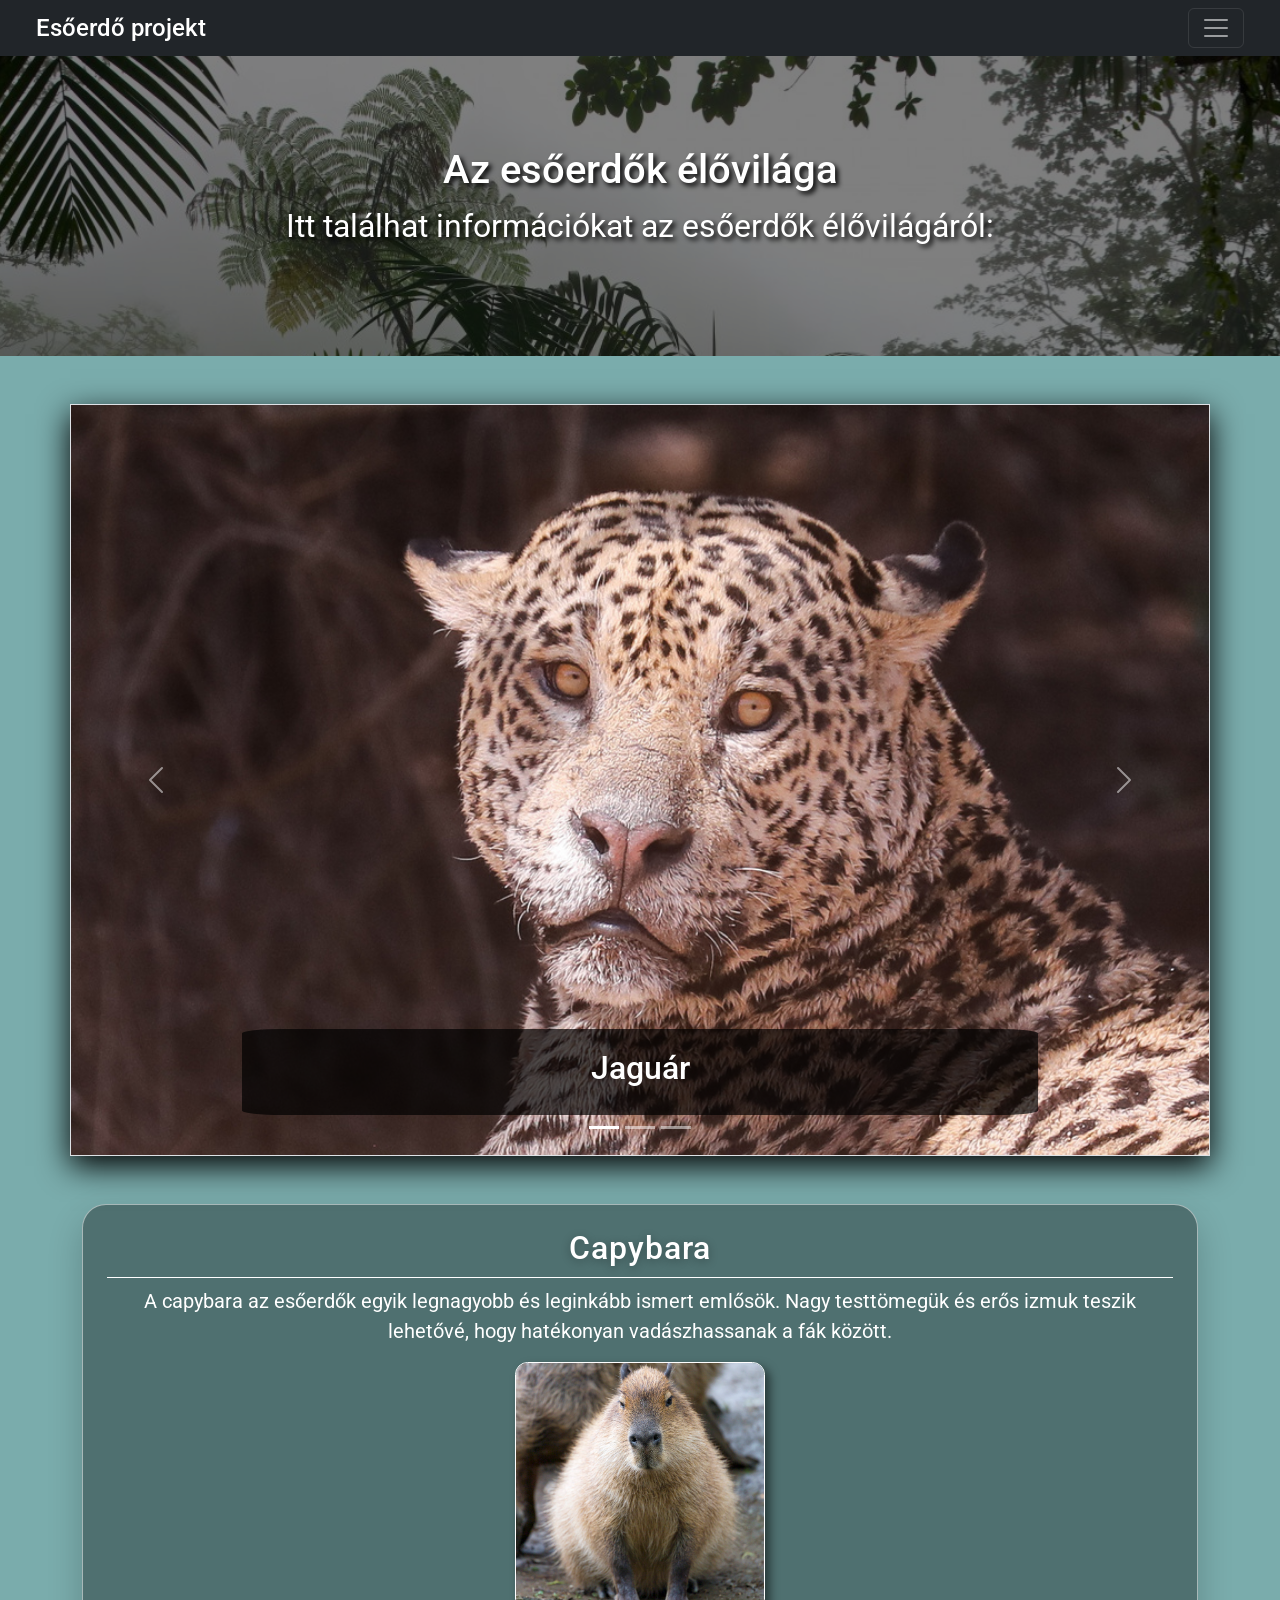
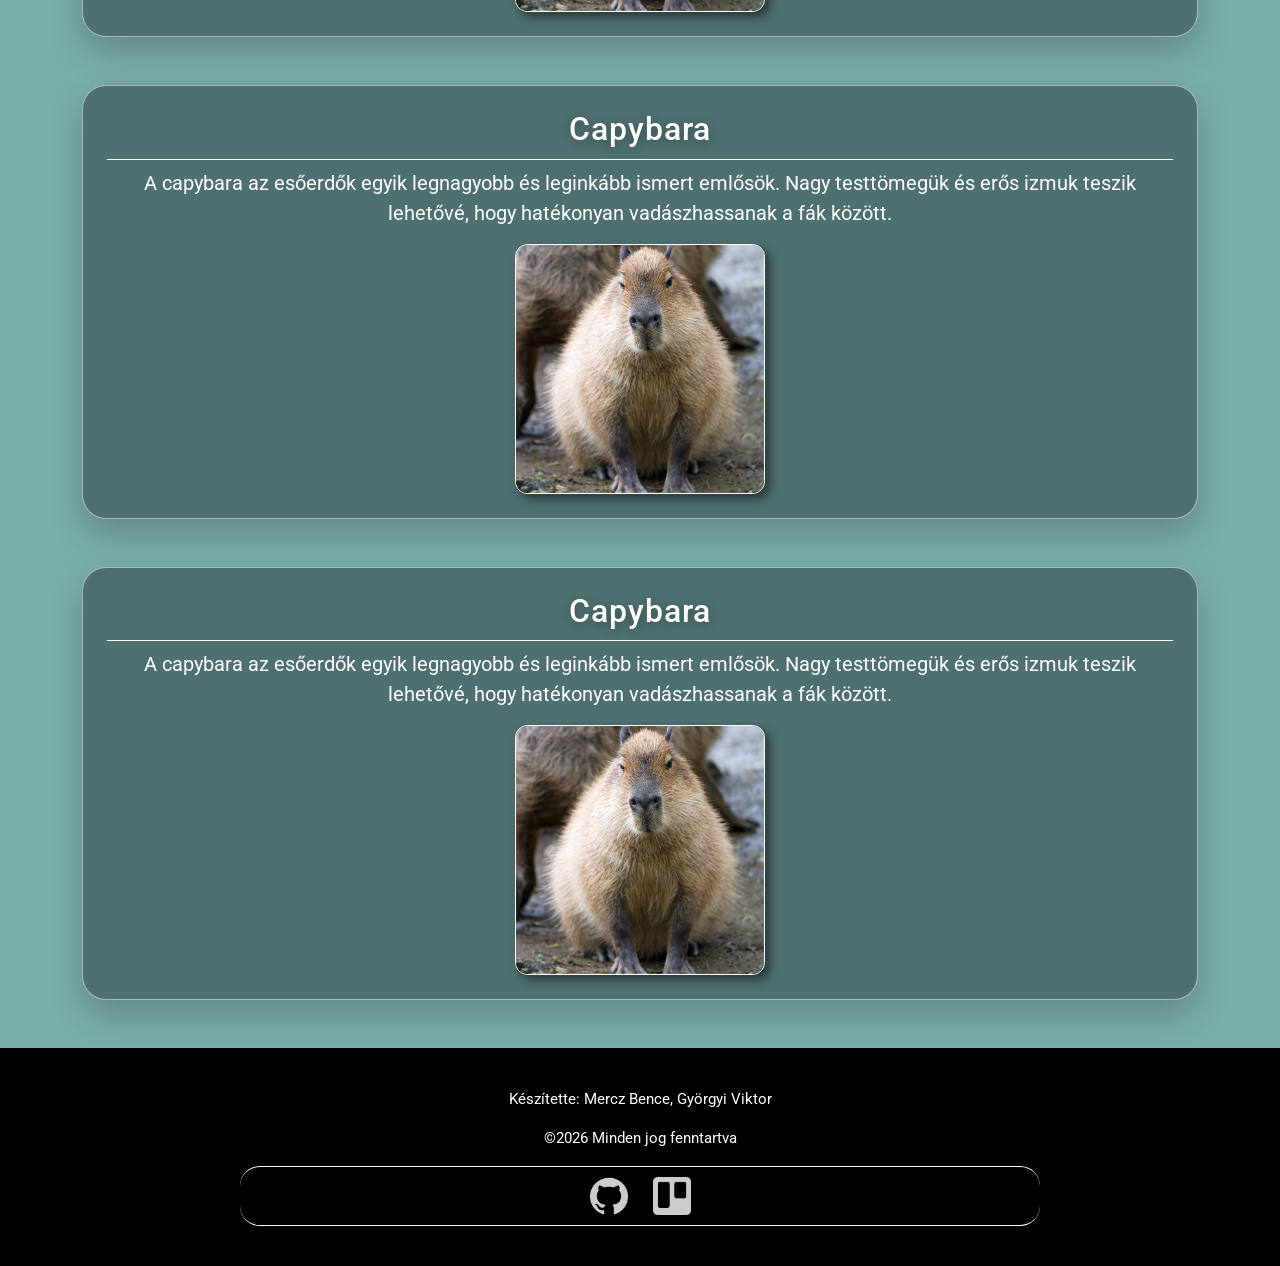
==== pages/elovilag.html @ 9d3b089a "elovilag base" ====
<!DOCTYPE html>
<html lang="hu">

<head>
    <meta charset="UTF-8">
    <meta name="viewport" content="width=device-width, initial-scale=1.0">
    <title>Esőerdő élővilág</title>
    <link href="https://cdn.jsdelivr.net/npm/bootstrap@5.3.3/dist/css/bootstrap.min.css" rel="stylesheet"
        integrity="sha384-QWTKZyjpPEjISv5WaRU9OFeRpok6YctnYmDr5pNlyT2bRjXh0JMhjY6hW+ALEwIH" crossorigin="anonymous">
    <link rel="stylesheet" href="/css/style.css">
    <link rel="stylesheet" href="/css/elovilag.css">

</head>

<body>
    <header>
        <nav class="navbar bg-dark navbar-dark px-4" data-bs-theme="dark">
            <div class="container-fluid">
                <span class="navbar-brand mb-0 h1 navbarFontSize">Esőerdő projekt</span>

                <button class="navbar-toggler" type="button" data-bs-toggle="offcanvas"
                    data-bs-target="#navbarOffcanvas" aria-controls="navbarOffcanvas" aria-expanded="false"
                    aria-label="Toggle navigation">
                    <span class="navbar-toggler-icon"></span>
                </button>

                <div class="offcanvas offcanvas-end text-bg-dark" tabindex="-1" id="navbarOffcanvas"
                    aria-labelledby="navbarOffcanvasLabel">
                    <div class="offcanvas-header">
                        <h5 class="offcanvas-title" id="navbarOffcanvasLabel">Menü</h5>
                        <button type="button" class="btn-close btn-close-white" data-bs-dismiss="offcanvas"
                            aria-label="Close"></button>
                    </div>
                    <div class="offcanvas-body">
                        <ul class="navbar-nav">
                            <li class="nav-item">
                                <a class="nav-link nav-flex d-flex active justify-content-between align-items-center text-white"
                                    href="../index.html">
                                    <span>Főoldal</span>
                                    <img width="30" height="30" src="../img/map.png" alt="Főoldal">
                                </a>
                            </li>
                            <li class="nav-item">
                                <a class="nav-link nav-flex d-flex justify-content-between align-items-center text-white"
                                    href="./elovilag.html">
                                    <span>Élővilág</span>
                                    <img width="30" height="30" src="../img/panda.png" alt="Élővilág">
                                </a>
                            </li>
                            <li class="nav-item">
                                <a class="nav-link nav-flex d-flex justify-content-between align-items-center text-white"
                                    href="./kviz.html">
                                    <span>Kvíz</span>
                                    <img width="30" height="30" src="../img/brain.png" alt="Kvíz">
                                </a>
                            </li>
                            <li class="nav-item">
                                <a class="nav-link nav-flex d-flex justify-content-between align-items-center text-white"
                                    href="./tippek.html">
                                    <span>Tippek</span>
                                    <img width="30" height="30" src="../img/tips.png" alt="Tippek">
                                </a>
                            </li>
                            <li class="nav-item">
                                <a class="nav-link nav-flex d-flex justify-content-between align-items-center text-white"
                                    href="./terkep.html">
                                    <span>Térkép</span>
                                    <img width="30" height="30" src="../img/map.png" alt="Térkép">
                                </a>
                            </li>
                        </ul>
                    </div>
                </div>
            </div>
        </nav>
        <div class="hero">
            <div class="layer p-3">
                <h1>Az esőerdők élővilága</h1>
                <p>Itt találhat információkat az esőerdők élővilágáról:</p>
            </div>
        </div>
    </header>

    <main>
        <section class="container animalSlider my-5 border p-0">
            <div id="carouselExampleCaptions" class="carousel slide">
                <div class="carousel-indicators">
                    <button type="button" data-bs-target="#carouselExampleCaptions" data-bs-slide-to="0" class="active"
                        aria-current="true" aria-label="Slide 1"></button>
                    <button type="button" data-bs-target="#carouselExampleCaptions" data-bs-slide-to="1"
                        aria-label="Slide 2"></button>
                    <button type="button" data-bs-target="#carouselExampleCaptions" data-bs-slide-to="2"
                        aria-label="Slide 3"></button>
                </div>
                <div class="carousel-inner">
                    <div class="carousel-item active">
                        <img src="/img/jaguar.jpg" class="d-block w-100 animalImg" alt="...">
                        <div class="carousel-caption d-none d-md-block">
                            <h5>Jaguár</h5>
                        </div>
                    </div>
                    <div class="carousel-item">
                        <img src="/img/capybarnia.jpg" class="d-block w-100 animalImg" alt="...">
                        <div class="carousel-caption d-none d-md-block">
                            <h5>Capybara</h5>
                        </div>
                    </div>
                    <div class="carousel-item">
                        <img src="/img/mountaingorilla.jpg" class="d-block w-100 animalImg" alt="...">
                        <div class="carousel-caption d-none d-md-block">
                            <h5>Mountain Gorilla</h5>
                        </div>
                    </div>
                </div>
                <button class="carousel-control-prev" type="button" data-bs-target="#carouselExampleCaptions"
                    data-bs-slide="prev">
                    <span class="carousel-control-prev-icon" aria-hidden="true"></span>
                    <span class="visually-hidden">Previous</span>
                </button>
                <button class="carousel-control-next" type="button" data-bs-target="#carouselExampleCaptions"
                    data-bs-slide="next">
                    <span class="carousel-control-next-icon" aria-hidden="true"></span>
                    <span class="visually-hidden">Next</span>
                </button>
            </div>
        </section>
        <section class="container">
            <div>
                <div class="animalContainer p-4 my-5 text-center welcome-box">
                    <h2>Capybara</h2>
                    <p>A capybara az esőerdők egyik legnagyobb és leginkább ismert emlősök. Nagy testtömegük és erős
                        izmuk
                        teszik lehetővé, hogy hatékonyan vadászhassanak a fák között.</p>
                    <img src="../img/capybarnia.jpg" alt="Capybara" class="animalPictures">
                </div>
                <div class="animalContainer p-4 my-5 text-center welcome-box">
                    <h2>Capybara</h2>
                    <p>A capybara az esőerdők egyik legnagyobb és leginkább ismert emlősök. Nagy testtömegük és erős
                        izmuk
                        teszik lehetővé, hogy hatékonyan vadászhassanak a fák között.</p>
                    <img src="../img/capybarnia.jpg" alt="Capybara" class="animalPictures">
                </div>
                <div class="animalContainer p-4 my-5 text-center welcome-box">
                    <h2>Capybara</h2>
                    <p>A capybara az esőerdők egyik legnagyobb és leginkább ismert emlősök. Nagy testtömegük és erős
                        izmuk
                        teszik lehetővé, hogy hatékonyan vadászhassanak a fák között.</p>
                    <img src="../img/capybarnia.jpg" alt="Capybara" class="animalPictures">
                </div>
            </div>
        </section>
    </main>

    <footer class="footer">
        <div class="footer-content">
            <p>Készítette: Mercz Bence, Györgyi Viktor</p>
            <p>&copy;2026 Minden jog fenntartva</p>
            <div class="footer-links">
                <a href="https://github.com/GyorgyiViktor/Esoerdo-Projekt" target="_blank">
                    <img width="38px" src="/img/github icon.png" alt="Github link" class="footer-icons">
                </a>
                <a href="https://trello.com/b/OXYyqz7w/esoerdo-projekt" target="_blank">
                    <img width="38px" src="/img/trello icon.png" alt="Github link" class="footer-icons">
                </a>
            </div>
        </div>

        <script src="https://cdn.jsdelivr.net/npm/bootstrap@5.3.3/dist/js/bootstrap.bundle.min.js"
            integrity="sha384-YvpcrYf0tY3lHB60NNkmXc5s9fDVZLESaAA55NDzOxhy9GkcIdslK1eN7N6jIeHz"
            crossorigin="anonymous"></script>
    </footer>
</body>

</html>
---- css/style.css ----
@import url('https://fonts.googleapis.com/css2?family=Roboto:ital,wght@0,100..900;1,100..900&display=swap');

html,
body {
  width: 100%;
  max-width: 100%;
  overflow-x: hidden;
  scrollbar-gutter: auto !important;
}

body {
  font-family: "Roboto", sans-serif;
  font-size: 20px;
  line-height: 1.5;
  font-weight: 400;
  background-color: rgb(122, 172, 172);
}

.navbarFontSize {
  font-size: larger;
}

nav {
  background-color: black;
}

.hero {
  background-image: url(../img/rainforestHero.jpg);
  background-position: center center;
  background-size: cover;
  background-attachment: fixed;
  background-repeat: no-repeat;
  width: 100%;
  height: 300px;
  overflow: hidden;
}

.nav-flex {
  display: flex;
  justify-content: space-between;
  align-items: center;
  padding: 10px 15px;
  width: 100%;
  box-sizing: border-box;
}

.navbar-nav .nav-item {
  border: 3px #ffffff solid;
  border-radius: 15px;
  margin-bottom: 8px;
  display: flex;
}

.layer {
  background-color: rgba(0, 0, 0, 0.5);
  text-shadow: 3px 3px 5px rgba(0, 0, 0, 1);
  color: #ffffff;
  width: 100%;
  height: 100%;
  display: flex;
  flex-direction: column;
  justify-content: center;
  align-items: center;
  font-size: xx-large;
  text-align: center;
}

.footer {
  background-color: rgb(0, 0, 0);
  color: #ffffff;
  padding: 40px 20px;
  text-align: center;
  margin-top: auto;
}

.footer-content {
  max-width: 800px;
  margin: 0 auto;
}

.footer p {
  font-size: 0.95rem;
}

.footer-links {
  margin-top: 15px;
  padding-top: 10px;
  padding-bottom: 10px;
  border-radius: 20px;
  border-top: #ffffff 1px solid;
  border-bottom: #ffffff 1px solid;
}

.footer-links a {
  display: inline-block;
  text-decoration: none;
  margin: 0 10px;
  opacity: 0.8;
  transition: transform 0.2s ease-in-out, opacity 0.2s ease-in-out;
}

.footer-links a:hover {
  opacity: 1;
  transform: scale(1.1);
}

.footer-links a:active {
  transform: scale(0.95);
}

.footer-links a img {
  pointer-events: none;
}

main {
  color: #ffffff;
}

.introduction {
  background-color: rgba(0, 0, 0, 0.4);
  border-radius: 15px;
  padding: 10px;
}

.features-section .col a {
  width: 100%;
}

.feature-card {
  background: rgba(0, 0, 0, 0.35) !important;
  backdrop-filter: blur(12px);
  -webkit-backdrop-filter: blur(12px);
  border: 1px solid rgba(255, 255, 255, 0.3) !important;
  border-radius: 20px !important;
  transition: transform 0.3s cubic-bezier(0.25, 1, 0.5, 1), box-shadow 0.3s ease, background-color 0.3s ease !important;
  box-shadow: 0 10px 30px rgba(0, 0, 0, 0.15);
}

.card-icon {
  transition: transform 0.3s ease;
}


.card-icon img {
  width: 100px;
}

.col:hover .feature-card {
  transform: translateY(-8px);
  background-color: rgba(12, 12, 12, 0.75) !important;
  box-shadow: 0 20px 40px rgba(0, 0, 0, 0.35);
  border-color: rgba(255, 255, 255, 0.5) !important;
  color: rgb(255, 255, 255);
}

.col:hover .card-icon {
  transform: scale(1.3) rotate(5deg);
}

.btn-outline-light {
  background-color: rgba(255, 255, 255, 0.2);
  color: #ffffff;
}

.col:hover .btn-outline-light {
  background-color: #2aff71 !important;
  color: #000 !important;
  box-shadow: 0 5px 15px rgba(255, 255, 255, 0.3);
}

.welcome-box {
  background: rgba(0, 0, 0, 0.35) !important;
  border: 1px solid rgba(255, 255, 255, 0.5) !important;
  border-radius: 24px !important;
  box-shadow: 0 15px 35px rgba(0, 0, 0, 0.2);
  position: relative;
  overflow: hidden;
}

.welcome-box h2{
  letter-spacing: 1px;
  text-shadow: 0 2px 10px rgba(0, 0, 0, 0.3);
}

.welcome-icon {
  animation: float 4s ease-in-out infinite;
}

@keyframes float {
  0% {
    transform: translateY(0px);
  }

  50% {
    transform: translateY(-6px);
  }

  100% {
    transform: translateY(0px);
  }
}
---- css/elovilag.css ----
.animalImg {
    width: 750px;
    height: 750px;
    background-position: center center;
    object-fit: cover;
    background-attachment: fixed;
    background-repeat: no-repeat;
}

.animalSlider{
  box-shadow: 0 10px 30px rgb(0, 0, 0);
}

.carousel-caption{
    background-color: rgba(0, 0, 0, 0.692);
    margin-bottom: 20px;
    border-radius: 5%;
}

.carousel-caption h5{
    font-size: xx-large;
}

.animalPictures {
    width: 250px;
    height: 250px;
    border: 1px #ffffff solid;
    border-radius: 5%;
    box-shadow: 5px 5px 10px rgba(0, 0, 0, 0.5);
    object-fit: cover;
}

.animalContainer {
    padding: 3%;
}

.animalContainer h2 {
    border-bottom: 1px solid #ffffff;
    padding-bottom: 10px;
}
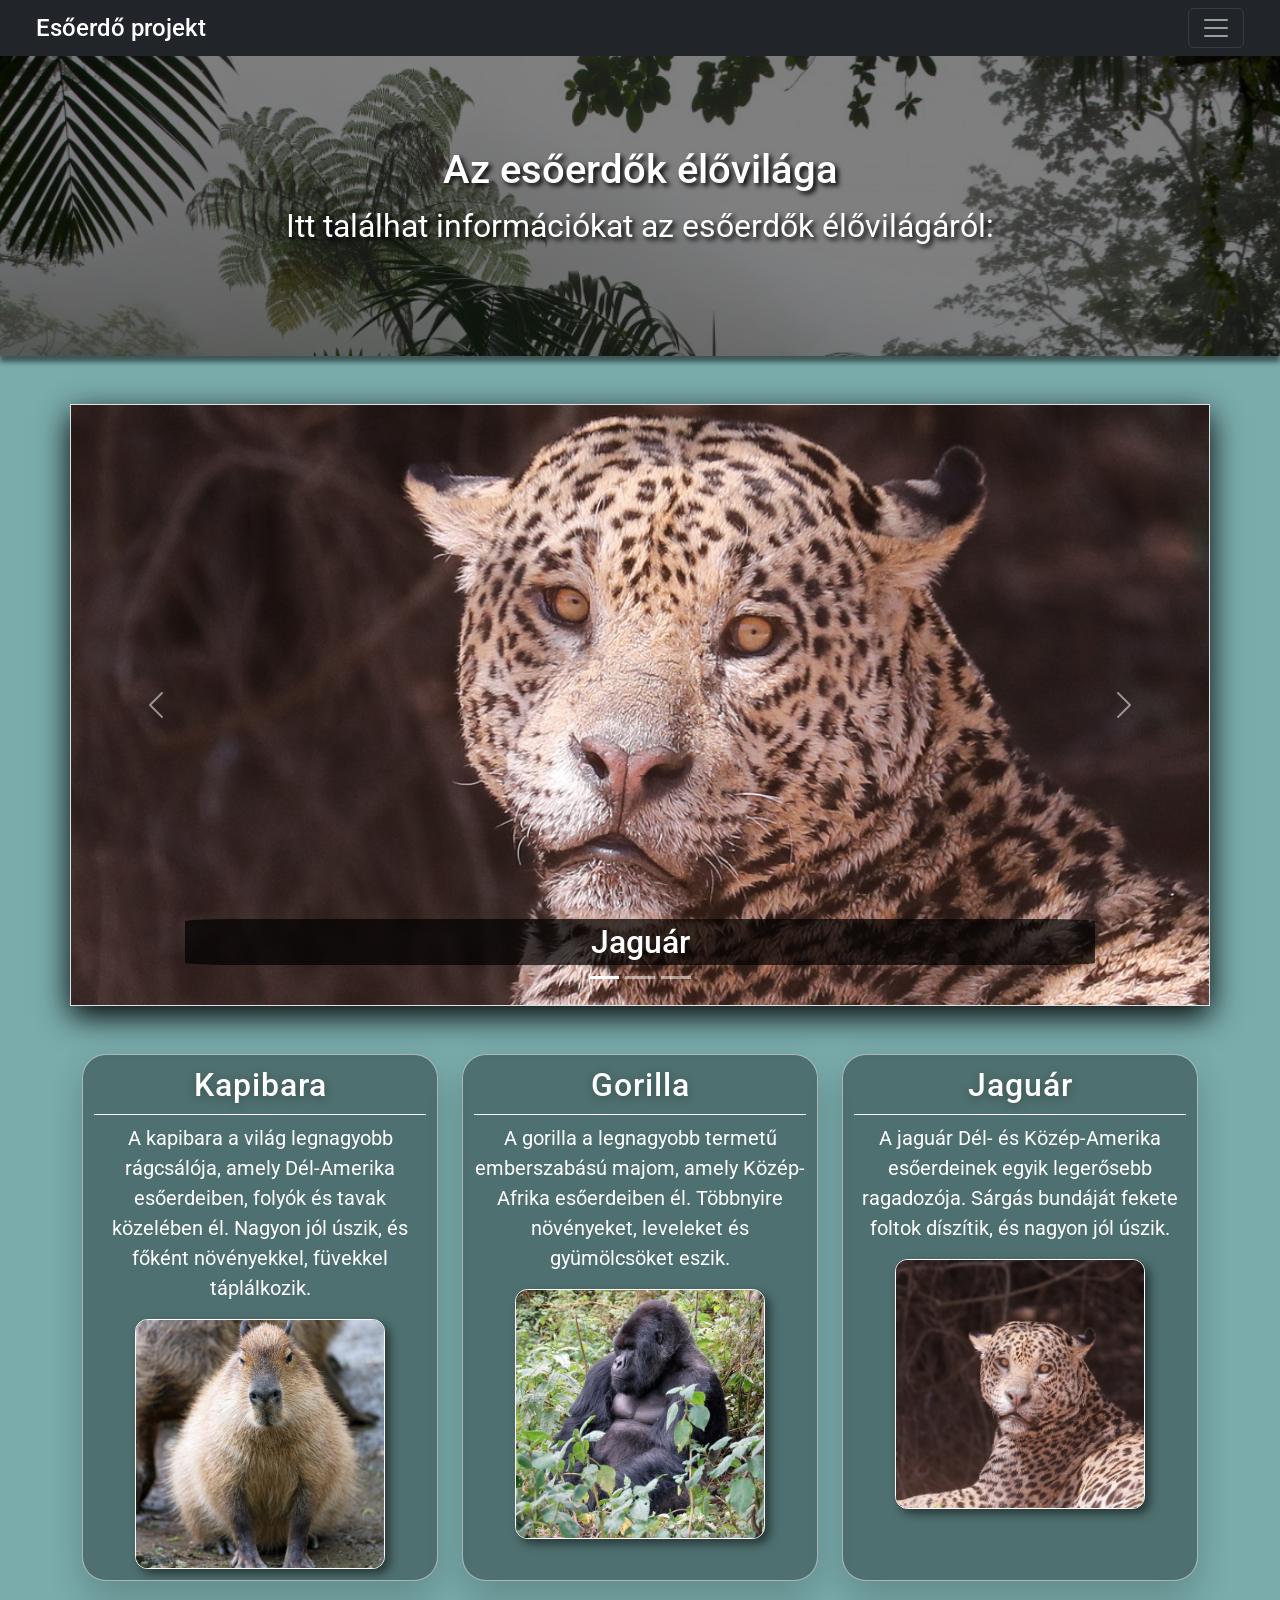
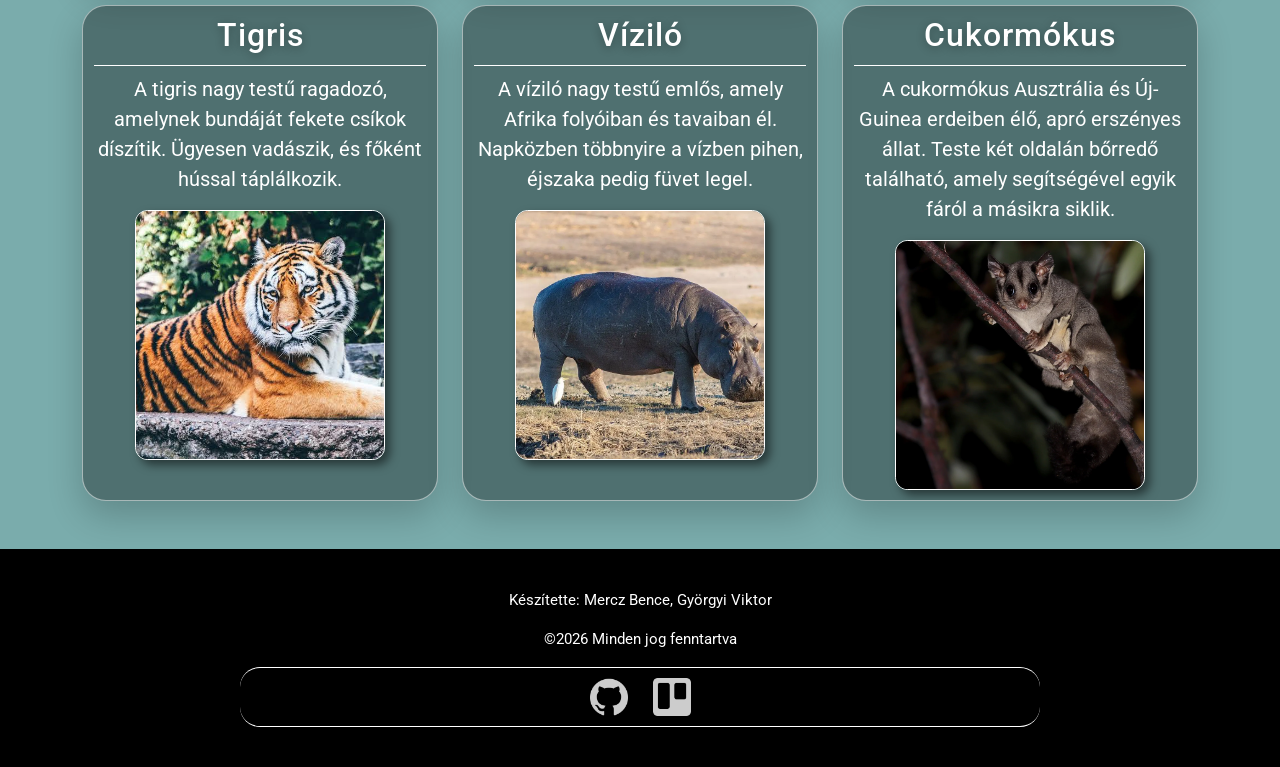
==== commit aa39c27b: "map, elovilag finish" ====
--- a/pages/elovilag.html
+++ b/pages/elovilag.html
@@ -14,7 +14,7 @@
 
 <body>
     <header>
-        <nav class="navbar bg-dark navbar-dark px-4" data-bs-theme="dark">
+        <nav class="navbar bg-dark navbar-dark px-3 px-md-4" data-bs-theme="dark">
             <div class="container-fluid">
                 <span class="navbar-brand mb-0 h1 navbarFontSize">Esőerdő projekt</span>
 
@@ -58,7 +58,7 @@
                                 <a class="nav-link nav-flex d-flex justify-content-between align-items-center text-white"
                                     href="./tippek.html">
                                     <span>Tippek</span>
-                                    <img width="30" height="30" src="../img/tips.png" alt="Tippek">
+                                    <img width="30" height="30" src="../img/question-mark.png" alt="Tippek">
                                 </a>
                             </li>
                             <li class="nav-item">
@@ -82,7 +82,7 @@
     </header>
 
     <main>
-        <section class="container animalSlider my-5 border p-0">
+        <section class="container-md animalSlider my-4 my-md-5 border p-0">
             <div id="carouselExampleCaptions" class="carousel slide">
                 <div class="carousel-indicators">
                     <button type="button" data-bs-target="#carouselExampleCaptions" data-bs-slide-to="0" class="active"
@@ -94,21 +94,21 @@
                 </div>
                 <div class="carousel-inner">
                     <div class="carousel-item active">
-                        <img src="/img/jaguar.jpg" class="d-block w-100 animalImg" alt="...">
-                        <div class="carousel-caption d-none d-md-block">
+                        <img src="/img/jaguar.jpg" class="d-block w-100 animalImg" alt="Jaguár">
+                        <div class="carousel-caption">
                             <h5>Jaguár</h5>
                         </div>
                     </div>
                     <div class="carousel-item">
-                        <img src="/img/capybarnia.jpg" class="d-block w-100 animalImg" alt="...">
-                        <div class="carousel-caption d-none d-md-block">
-                            <h5>Capybara</h5>
+                        <img src="/img/tiger.jpg" class="d-block w-100 animalImg" alt="Kapibara">
+                        <div class="carousel-caption">
+                            <h5>Tigris</h5>
                         </div>
                     </div>
                     <div class="carousel-item">
-                        <img src="/img/mountaingorilla.jpg" class="d-block w-100 animalImg" alt="...">
-                        <div class="carousel-caption d-none d-md-block">
-                            <h5>Mountain Gorilla</h5>
+                        <img src="/img/hippo.webp" class="d-block w-100 animalImg" alt="Gorilla">
+                        <div class="carousel-caption">
+                            <h5>Víziló</h5>
                         </div>
                     </div>
                 </div>
@@ -124,28 +124,56 @@
                 </button>
             </div>
         </section>
-        <section class="container">
-            <div>
-                <div class="animalContainer p-4 my-5 text-center welcome-box">
-                    <h2>Capybara</h2>
-                    <p>A capybara az esőerdők egyik legnagyobb és leginkább ismert emlősök. Nagy testtömegük és erős
-                        izmuk
-                        teszik lehetővé, hogy hatékonyan vadászhassanak a fák között.</p>
-                    <img src="../img/capybarnia.jpg" alt="Capybara" class="animalPictures">
-                </div>
-                <div class="animalContainer p-4 my-5 text-center welcome-box">
-                    <h2>Capybara</h2>
-                    <p>A capybara az esőerdők egyik legnagyobb és leginkább ismert emlősök. Nagy testtömegük és erős
-                        izmuk
-                        teszik lehetővé, hogy hatékonyan vadászhassanak a fák között.</p>
-                    <img src="../img/capybarnia.jpg" alt="Capybara" class="animalPictures">
-                </div>
-                <div class="animalContainer p-4 my-5 text-center welcome-box">
-                    <h2>Capybara</h2>
-                    <p>A capybara az esőerdők egyik legnagyobb és leginkább ismert emlősök. Nagy testtömegük és erős
-                        izmuk
-                        teszik lehetővé, hogy hatékonyan vadászhassanak a fák között.</p>
-                    <img src="../img/capybarnia.jpg" alt="Capybara" class="animalPictures">
+
+        <section class="container mb-4 mb-md-5">
+            <div class="row g-3 g-md-4">
+                <div class="col-12 col-md-6 col-lg-4">
+                    <div class="animalContainer text-center welcome-box">
+                        <h2>Kapibara</h2>
+                        <p>A kapibara a világ legnagyobb rágcsálója, amely Dél-Amerika esőerdeiben, folyók és tavak
+                            közelében él. Nagyon jól úszik, és főként növényekkel, füvekkel táplálkozik.</p>
+                        <img src="../img/capybarnia.jpg" alt="Kapibara" class="animalPictures img-fluid">
+                    </div>
+                </div>
+                <div class="col-12 col-md-6 col-lg-4">
+                    <div class="animalContainer text-center welcome-box">
+                        <h2>Gorilla</h2>
+                        <p>A gorilla a legnagyobb termetű emberszabású majom, amely Közép-Afrika esőerdeiben él.
+                            Többnyire növényeket, leveleket és gyümölcsöket eszik.</p>
+                        <img src="../img/mountaingorilla.jpg" alt="Gorilla" class="animalPictures img-fluid">
+                    </div>
+                </div>
+                <div class="col-12 col-md-6 offset-md-3 col-lg-4 offset-lg-0">
+                    <div class="animalContainer text-center welcome-box">
+                        <h2>Jaguár</h2>
+                        <p>A jaguár Dél- és Közép-Amerika esőerdeinek egyik legerősebb ragadozója. Sárgás bundáját
+                            fekete foltok díszítik, és nagyon jól úszik.</p>
+                        <img src="../img/jaguar.jpg" alt="Jaguár" class="animalPictures img-fluid">
+                    </div>
+                </div>
+                <div class="col-12 col-md-6 offset-md-3 col-lg-4 offset-lg-0">
+                    <div class="animalContainer text-center welcome-box">
+                        <h2>Tigris</h2>
+                        <p>A tigris nagy testű ragadozó, amelynek bundáját fekete csíkok díszítik. Ügyesen vadászik, és
+                            főként hússal táplálkozik.</p>
+                        <img src="../img/tiger.jpg" alt="Tigris" class="animalPictures img-fluid">
+                    </div>
+                </div>
+                <div class="col-12 col-md-6 offset-md-3 col-lg-4 offset-lg-0">
+                    <div class="animalContainer text-center welcome-box">
+                        <h2>Víziló</h2>
+                        <p>A víziló nagy testű emlős, amely Afrika folyóiban és tavaiban él. Napközben többnyire a
+                            vízben pihen, éjszaka pedig füvet legel.</p>
+                        <img src="../img/hippo.webp" alt="Tigris" class="animalPictures img-fluid">
+                    </div>
+                </div>
+                <div class="col-12 col-md-6 offset-md-3 col-lg-4 offset-lg-0">
+                    <div class="animalContainer text-center welcome-box">
+                        <h2>Cukormókus</h2>
+                        <p>A cukormókus Ausztrália és Új-Guinea erdeiben élő, apró erszényes állat. Teste két oldalán
+                            bőrredő található, amely segítségével egyik fáról a másikra siklik.</p>
+                        <img src="../img/sugarglider.webp" alt="Tigris" class="animalPictures img-fluid">
+                    </div>
                 </div>
             </div>
         </section>
@@ -160,7 +188,7 @@
                     <img width="38px" src="/img/github icon.png" alt="Github link" class="footer-icons">
                 </a>
                 <a href="https://trello.com/b/OXYyqz7w/esoerdo-projekt" target="_blank">
-                    <img width="38px" src="/img/trello icon.png" alt="Github link" class="footer-icons">
+                    <img width="38px" src="/img/trello icon.png" alt="Trello link" class="footer-icons">
                 </a>
             </div>
         </div>
--- a/css/style.css
+++ b/css/style.css
@@ -33,6 +33,7 @@
   width: 100%;
   height: 300px;
   overflow: hidden;
+  box-shadow: 0px 6px 5px rgba(0, 0, 0, 0.5);
 }
 
 .nav-flex {
--- a/css/elovilag.css
+++ b/css/elovilag.css
@@ -1,40 +1,53 @@
-.animalImg {
-    width: 750px;
-    height: 750px;
-    background-position: center center;
-    object-fit: cover;
-    background-attachment: fixed;
-    background-repeat: no-repeat;
+.animalSlider {
+    box-shadow: 0 10px 30px rgb(0, 0, 0);
+    overflow: hidden;    
 }
 
-.animalSlider{
-  box-shadow: 0 10px 30px rgb(0, 0, 0);
+.animalImg {
+    width: 100%;
+    height: clamp(240px, 55vw, 600px);
+    object-fit: cover;
+    object-position: center center;
 }
 
-.carousel-caption{
-    background-color: rgba(0, 0, 0, 0.692);
+.carousel-caption {
+    background-color: rgba(0, 0, 0, 0.7);
     margin-bottom: 20px;
     border-radius: 5%;
+    padding: 0.25rem 0.75rem;
+    left: 10%;
+    right: 10%;
 }
 
-.carousel-caption h5{
-    font-size: xx-large;
+.carousel-caption h5 {
+    font-size: clamp(1.1rem, 4vw, 2rem);
+    margin: 0;
+}
+
+.animalContainer {
+    padding: 3%;
+    height: 100%;
+}
+
+.animalContainer h2 {
+    border-bottom: 1px solid #ffffff;
+    padding-bottom: 10px;
+    font-size: clamp(1.4rem, 5vw, 2rem);
 }
 
 .animalPictures {
-    width: 250px;
-    height: 250px;
+    width: 100%;
+    max-width: 250px;
+    height: auto;
+    aspect-ratio: 1 / 1;
     border: 1px #ffffff solid;
     border-radius: 5%;
     box-shadow: 5px 5px 10px rgba(0, 0, 0, 0.5);
     object-fit: cover;
 }
 
-.animalContainer {
-    padding: 3%;
+@media (max-width: 575.98px) {
+    .animalContainer {
+        padding: 1rem;
+    }
 }
-
-.animalContainer h2 {
-    border-bottom: 1px solid #ffffff;
-    padding-bottom: 10px;
-}
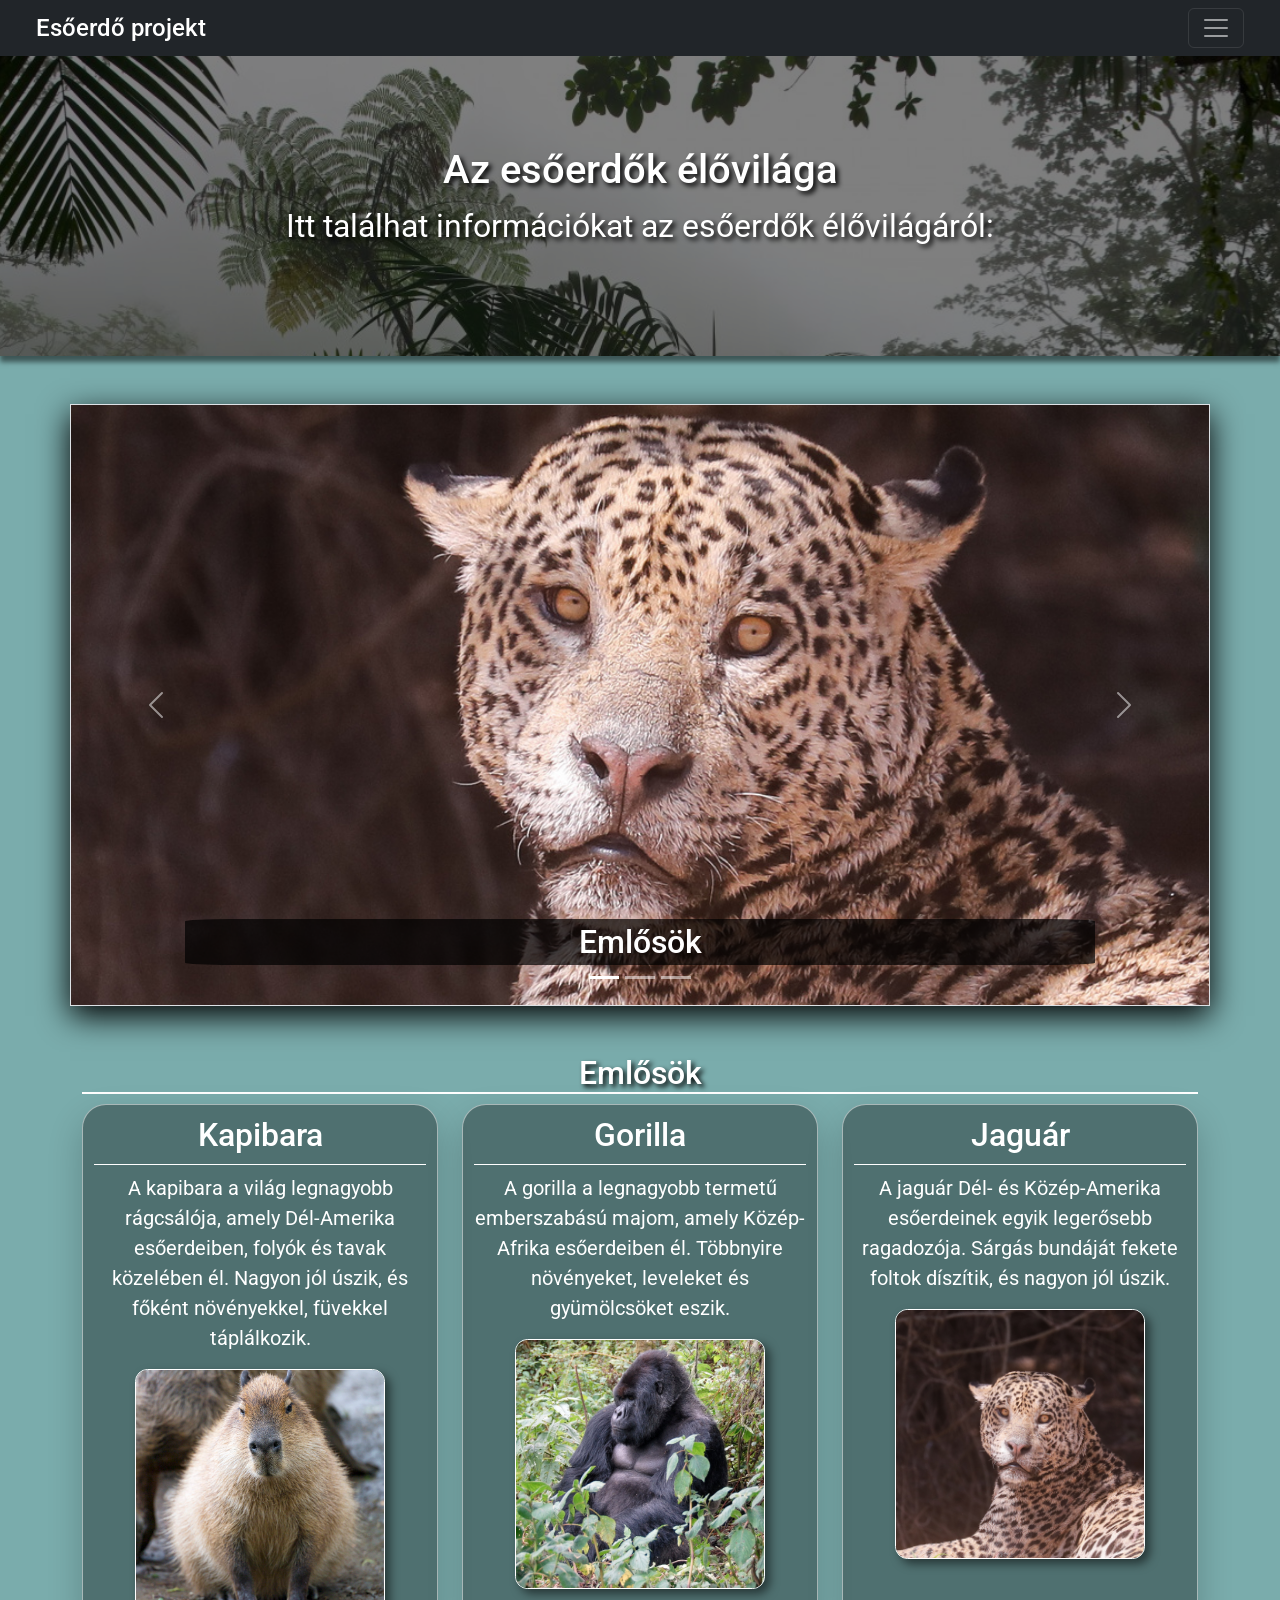
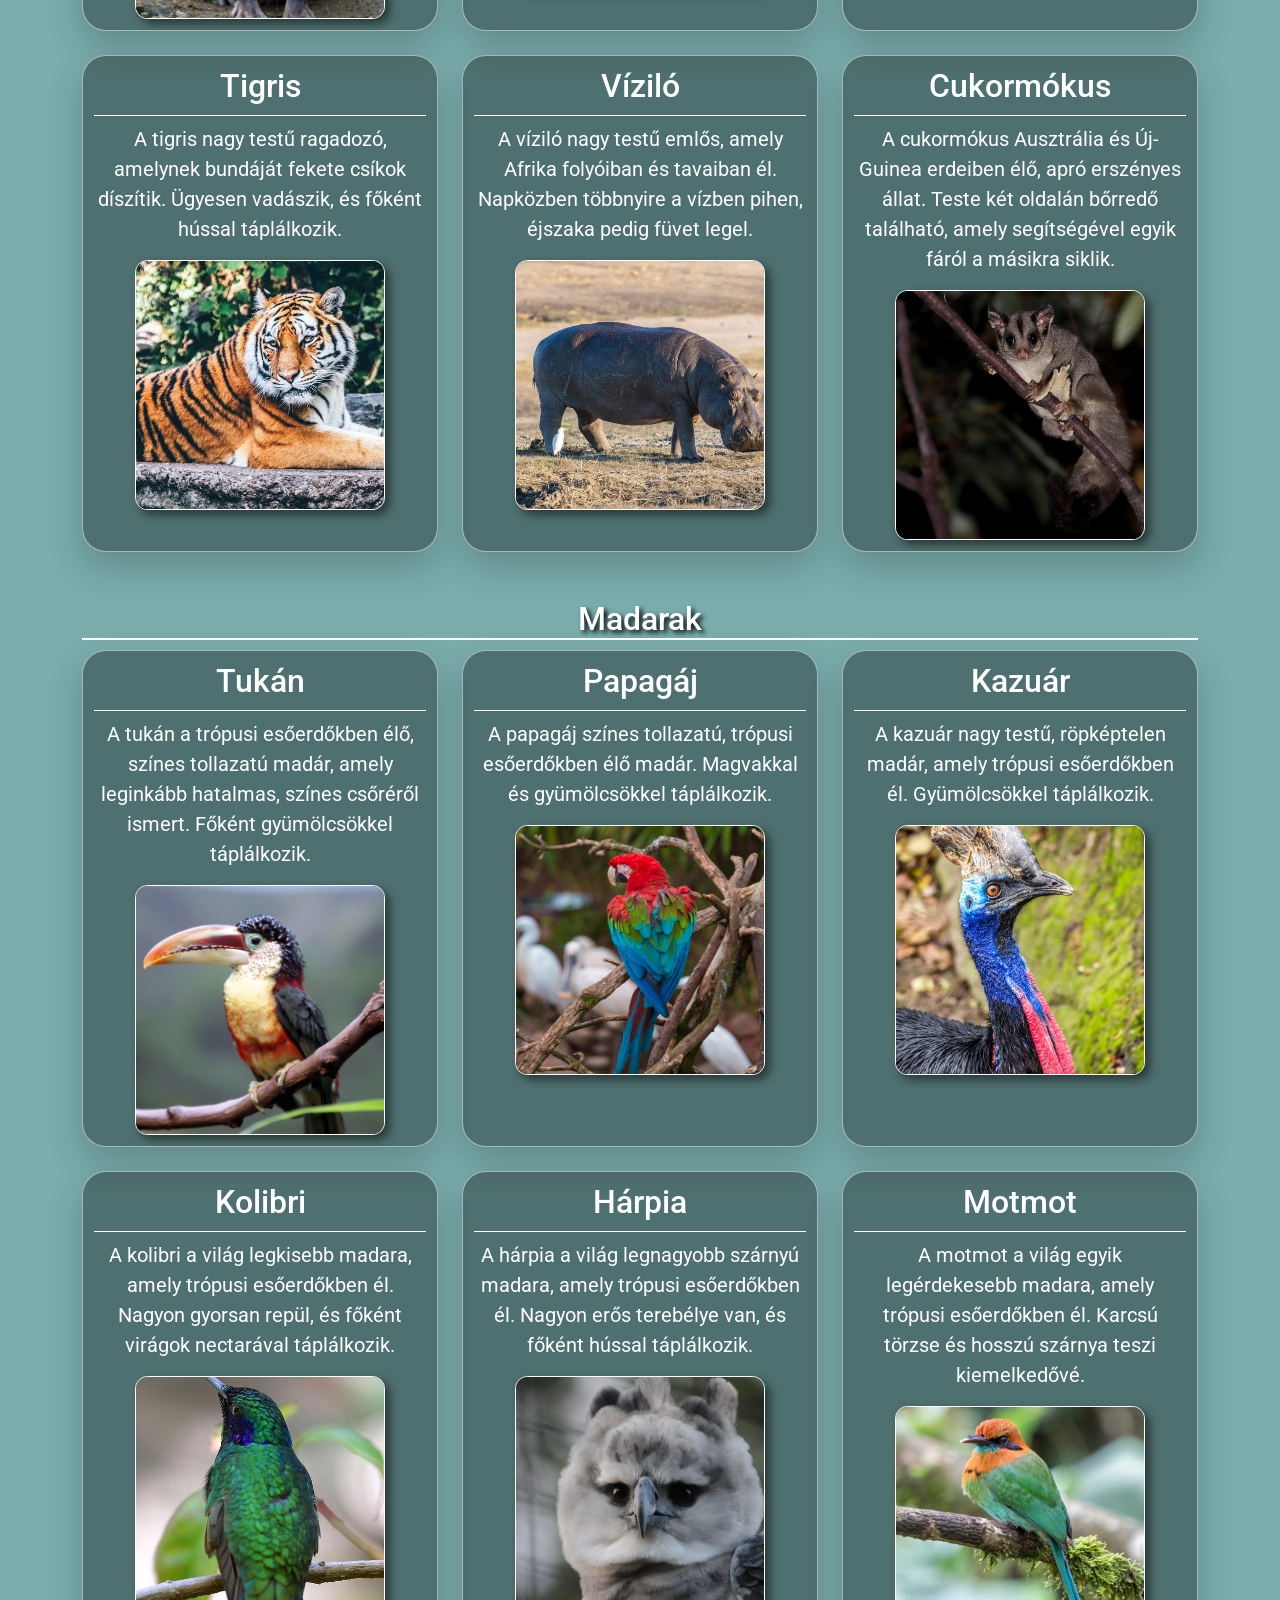
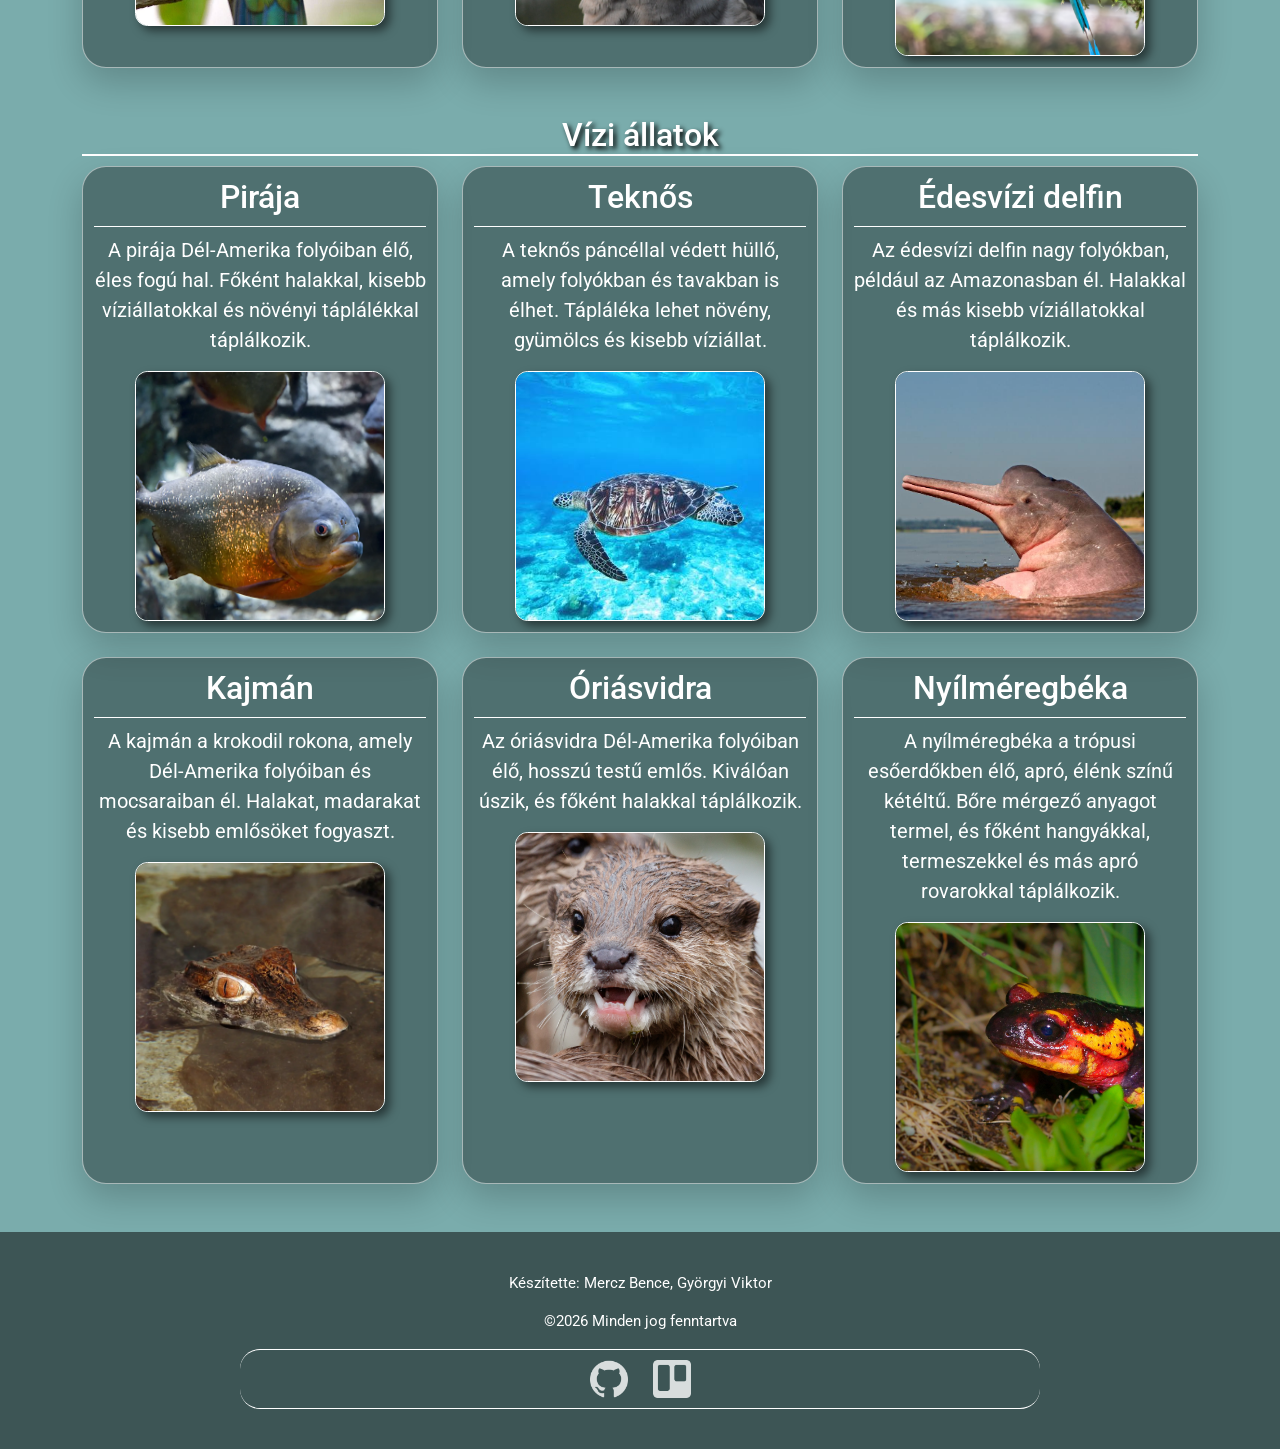
==== commit b555745f: "elovilag expanded" ====
--- a/pages/elovilag.html
+++ b/pages/elovilag.html
@@ -93,43 +93,44 @@
                         aria-label="Slide 3"></button>
                 </div>
                 <div class="carousel-inner">
-                    <div class="carousel-item active">
+                    <a class="carousel-item active" href="#emlosok">
                         <img src="/img/jaguar.jpg" class="d-block w-100 animalImg" alt="Jaguár">
                         <div class="carousel-caption">
-                            <h5>Jaguár</h5>
+                            <h5>Emlősök</h5>
                         </div>
-                    </div>
-                    <div class="carousel-item">
-                        <img src="/img/tiger.jpg" class="d-block w-100 animalImg" alt="Kapibara">
+                    </a>
+                    <a class="carousel-item" href="#madarak">
+                        <img src="/img/harpia.jpg" class="d-block w-100 animalImg" alt="Hárpia">
                         <div class="carousel-caption">
-                            <h5>Tigris</h5>
+                            <h5>Madarak</h5>
                         </div>
-                    </div>
-                    <div class="carousel-item">
-                        <img src="/img/hippo.webp" class="d-block w-100 animalImg" alt="Gorilla">
+                    </a>
+                    <a class="carousel-item" href="#viziallatok">
+                        <img src="/img/turtle.jpg" class="d-block w-100 animalImg" alt="Teknős">
                         <div class="carousel-caption">
-                            <h5>Víziló</h5>
+                            <h5>Vízi állatok</h5>
                         </div>
-                    </div>
+                    </a>
                 </div>
                 <button class="carousel-control-prev" type="button" data-bs-target="#carouselExampleCaptions"
                     data-bs-slide="prev">
                     <span class="carousel-control-prev-icon" aria-hidden="true"></span>
-                    <span class="visually-hidden">Previous</span>
+                    <span class="visually-hidden">Előző</span>
                 </button>
                 <button class="carousel-control-next" type="button" data-bs-target="#carouselExampleCaptions"
                     data-bs-slide="next">
                     <span class="carousel-control-next-icon" aria-hidden="true"></span>
-                    <span class="visually-hidden">Next</span>
+                    <span class="visually-hidden">Következő</span>
                 </button>
             </div>
         </section>
 
         <section class="container mb-4 mb-md-5">
+            <h2 class="text-center animalName" id="emlosok">Emlősök</h2>
             <div class="row g-3 g-md-4">
                 <div class="col-12 col-md-6 col-lg-4">
                     <div class="animalContainer text-center welcome-box">
-                        <h2>Kapibara</h2>
+                        <h3>Kapibara</h3>
                         <p>A kapibara a világ legnagyobb rágcsálója, amely Dél-Amerika esőerdeiben, folyók és tavak
                             közelében él. Nagyon jól úszik, és főként növényekkel, füvekkel táplálkozik.</p>
                         <img src="../img/capybarnia.jpg" alt="Kapibara" class="animalPictures img-fluid">
@@ -137,7 +138,7 @@
                 </div>
                 <div class="col-12 col-md-6 col-lg-4">
                     <div class="animalContainer text-center welcome-box">
-                        <h2>Gorilla</h2>
+                        <h3>Gorilla</h3>
                         <p>A gorilla a legnagyobb termetű emberszabású majom, amely Közép-Afrika esőerdeiben él.
                             Többnyire növényeket, leveleket és gyümölcsöket eszik.</p>
                         <img src="../img/mountaingorilla.jpg" alt="Gorilla" class="animalPictures img-fluid">
@@ -145,7 +146,7 @@
                 </div>
                 <div class="col-12 col-md-6 offset-md-3 col-lg-4 offset-lg-0">
                     <div class="animalContainer text-center welcome-box">
-                        <h2>Jaguár</h2>
+                        <h3>Jaguár</h3>
                         <p>A jaguár Dél- és Közép-Amerika esőerdeinek egyik legerősebb ragadozója. Sárgás bundáját
                             fekete foltok díszítik, és nagyon jól úszik.</p>
                         <img src="../img/jaguar.jpg" alt="Jaguár" class="animalPictures img-fluid">
@@ -153,7 +154,7 @@
                 </div>
                 <div class="col-12 col-md-6 offset-md-3 col-lg-4 offset-lg-0">
                     <div class="animalContainer text-center welcome-box">
-                        <h2>Tigris</h2>
+                        <h3>Tigris</h3>
                         <p>A tigris nagy testű ragadozó, amelynek bundáját fekete csíkok díszítik. Ügyesen vadászik, és
                             főként hússal táplálkozik.</p>
                         <img src="../img/tiger.jpg" alt="Tigris" class="animalPictures img-fluid">
@@ -161,18 +162,126 @@
                 </div>
                 <div class="col-12 col-md-6 offset-md-3 col-lg-4 offset-lg-0">
                     <div class="animalContainer text-center welcome-box">
-                        <h2>Víziló</h2>
+                        <h3>Víziló</h3>
                         <p>A víziló nagy testű emlős, amely Afrika folyóiban és tavaiban él. Napközben többnyire a
                             vízben pihen, éjszaka pedig füvet legel.</p>
-                        <img src="../img/hippo.webp" alt="Tigris" class="animalPictures img-fluid">
-                    </div>
-                </div>
-                <div class="col-12 col-md-6 offset-md-3 col-lg-4 offset-lg-0">
-                    <div class="animalContainer text-center welcome-box">
-                        <h2>Cukormókus</h2>
+                        <img src="../img/hippo.webp" alt="Víziló" class="animalPictures img-fluid">
+                    </div>
+                </div>
+                <div class="col-12 col-md-6 offset-md-3 col-lg-4 offset-lg-0">
+                    <div class="animalContainer text-center welcome-box">
+                        <h3>Cukormókus</h3>
                         <p>A cukormókus Ausztrália és Új-Guinea erdeiben élő, apró erszényes állat. Teste két oldalán
                             bőrredő található, amely segítségével egyik fáról a másikra siklik.</p>
-                        <img src="../img/sugarglider.webp" alt="Tigris" class="animalPictures img-fluid">
+                        <img src="../img/sugarglider.webp" alt="Cukormókus" class="animalPictures img-fluid">
+                    </div>
+                </div>
+            </div>
+        </section>
+
+        <section class="container mb-4 mb-md-5">
+            <h2 class="text-center animalName" id="madarak">Madarak</h2>
+            <div class="row g-3 g-md-4">
+                <div class="col-12 col-md-6 col-lg-4">
+                    <div class="animalContainer text-center welcome-box">
+                        <h3>Tukán</h3>
+                        <p>A tukán a trópusi esőerdőkben élő, színes tollazatú madár, amely leginkább hatalmas, színes
+                            csőréről ismert. Főként gyümölcsökkel táplálkozik.</p>
+                        <img src="../img/tucan.jpg" alt="Tukán" class="animalPictures img-fluid">
+                    </div>
+                </div>
+                <div class="col-12 col-md-6 col-lg-4">
+                    <div class="animalContainer text-center welcome-box">
+                        <h3>Papagáj</h3>
+                        <p>A papagáj színes tollazatú, trópusi esőerdőkben élő madár. Magvakkal és gyümölcsökkel
+                            táplálkozik.</p>
+                        <img src="../img/parrot.jpg" alt="Papagáj" class="animalPictures img-fluid">
+                    </div>
+                </div>
+                <div class="col-12 col-md-6 offset-md-3 col-lg-4 offset-lg-0">
+                    <div class="animalContainer text-center welcome-box">
+                        <h3>Kazuár</h3>
+                        <p>A kazuár nagy testű, röpképtelen madár, amely trópusi esőerdőkben él. Gyümölcsökkel
+                            táplálkozik. </p>
+                        <img src="../img/kazuar.jpg" alt="Kazuár" class="animalPictures img-fluid">
+                    </div>
+                </div>
+                <div class="col-12 col-md-6 offset-md-3 col-lg-4 offset-lg-0">
+                    <div class="animalContainer text-center welcome-box">
+                        <h3>Kolibri</h3>
+                        <p>A kolibri a világ legkisebb madara, amely trópusi esőerdőkben él. Nagyon gyorsan repül, és
+                            főként virágok nectarával táplálkozik.</p>
+                        <img src="../img/kolibri.jpg" alt="Kolibri" class="animalPictures img-fluid">
+                    </div>
+                </div>
+                <div class="col-12 col-md-6 offset-md-3 col-lg-4 offset-lg-0">
+                    <div class="animalContainer text-center welcome-box">
+                        <h3>Hárpia</h3>
+                        <p>A hárpia a világ legnagyobb szárnyú madara, amely trópusi esőerdőkben él. Nagyon erős
+                            terebélye van, és főként hússal táplálkozik.</p>
+                        <img src="../img/harpia.jpg" alt="Hárpia" class="animalPictures img-fluid">
+                    </div>
+                </div>
+                <div class="col-12 col-md-6 offset-md-3 col-lg-4 offset-lg-0">
+                    <div class="animalContainer text-center welcome-box">
+                        <h3>Motmot</h3>
+                        <p>A motmot a világ egyik legérdekesebb madara, amely trópusi esőerdőkben él. Karcsú törzse és
+                            hosszú szárnya teszi kiemelkedővé.</p>
+                        <img src="../img/motmot.jpg" alt="Motmot" class="animalPictures img-fluid">
+                    </div>
+                </div>
+            </div>
+        </section>
+
+        <section class="container mb-4 mb-md-5">
+            <h2 class="text-center animalName" id="viziallatok">Vízi állatok</h2>
+            <div class="row g-3 g-md-4">
+                <div class="col-12 col-md-6 col-lg-4">
+                    <div class="animalContainer text-center welcome-box">
+                        <h3>Pirája</h3>
+                        <p>A pirája Dél-Amerika folyóiban élő, éles fogú hal. Főként halakkal, kisebb víziállatokkal és
+                            növényi táplálékkal táplálkozik.</p>
+                        <img src="../img/piraja.webp" alt="Pirája" class="animalPictures img-fluid">
+                    </div>
+                </div>
+                <div class="col-12 col-md-6 col-lg-4">
+                    <div class="animalContainer text-center welcome-box">
+                        <h3>Teknős</h3>
+                        <p>A teknős páncéllal védett hüllő, amely folyókban és tavakban is élhet. Tápláléka lehet
+                            növény, gyümölcs és kisebb víziállat.</p>
+                        <img src="../img/turtle.jpg" alt="Teknős" class="animalPictures img-fluid">
+                    </div>
+                </div>
+                <div class="col-12 col-md-6 offset-md-3 col-lg-4 offset-lg-0">
+                    <div class="animalContainer text-center welcome-box">
+                        <h3>Édesvízi delfin</h3>
+                        <p>Az édesvízi delfin nagy folyókban, például az Amazonasban él. Halakkal és más kisebb
+                            víziállatokkal táplálkozik.</p>
+                        <img src="../img/delfin.jpg" alt="Édesvízi delfin" class="animalPictures img-fluid">
+                    </div>
+                </div>
+                <div class="col-12 col-md-6 offset-md-3 col-lg-4 offset-lg-0">
+                    <div class="animalContainer text-center welcome-box">
+                        <h3>Kajmán</h3>
+                        <p>A kajmán a krokodil rokona, amely Dél-Amerika folyóiban és mocsaraiban él. Halakat, madarakat
+                            és kisebb emlősöket fogyaszt.</p>
+                        <img src="../img/kajman.webp" alt="Kajmán" class="animalPictures img-fluid">
+                    </div>
+                </div>
+                <div class="col-12 col-md-6 offset-md-3 col-lg-4 offset-lg-0">
+                    <div class="animalContainer text-center welcome-box">
+                        <h3>Óriásvidra</h3>
+                        <p>Az óriásvidra Dél-Amerika folyóiban élő, hosszú testű emlős. Kiválóan úszik, és főként
+                            halakkal táplálkozik. </p>
+                        <img src="../img/vidra.jpg" alt="Óriásvidra" class="animalPictures img-fluid">
+                    </div>
+                </div>
+                <div class="col-12 col-md-6 offset-md-3 col-lg-4 offset-lg-0">
+                    <div class="animalContainer text-center welcome-box">
+                        <h3>Nyílméregbéka</h3>
+                        <p>A nyílméregbéka a trópusi esőerdőkben élő, apró, élénk színű kétéltű. Bőre mérgező anyagot
+                            termel, és főként hangyákkal, termeszekkel és más apró rovarokkal táplálkozik.</p>
+                        <img src="../img/beka.jpg" alt="Nyílméregbéka" class="animalPictures img-fluid">
                     </div>
                 </div>
             </div>
--- a/css/style.css
+++ b/css/style.css
@@ -36,6 +36,10 @@
   box-shadow: 0px 6px 5px rgba(0, 0, 0, 0.5);
 }
 
+.welcome-p {
+  max-width: 800px;
+}
+
 .nav-flex {
   display: flex;
   justify-content: space-between;
@@ -54,7 +58,6 @@
 
 .layer {
   background-color: rgba(0, 0, 0, 0.5);
-  text-shadow: 3px 3px 5px rgba(0, 0, 0, 1);
   color: #ffffff;
   width: 100%;
   height: 100%;
@@ -66,8 +69,19 @@
   text-align: center;
 }
 
+.layer,
+.animalName {
+  text-shadow: 3px 3px 5px rgba(0, 0, 0, 1);
+}
+
 .footer {
-  background-color: rgb(0, 0, 0);
+  background-image: url(../img/rainforestFooter.jpg);
+  background-size: cover;
+  background-position: top;
+  background-attachment: fixed;
+  background-repeat: no-repeat;
+  background-color: rgba(0, 0, 0, 0.5);
+  background-blend-mode: soft-light;
   color: #ffffff;
   padding: 40px 20px;
   text-align: center;
@@ -178,7 +192,7 @@
   overflow: hidden;
 }
 
-.welcome-box h2{
+.welcome-box h2 {
   letter-spacing: 1px;
   text-shadow: 0 2px 10px rgba(0, 0, 0, 0.3);
 }
--- a/css/elovilag.css
+++ b/css/elovilag.css
@@ -1,6 +1,6 @@
 .animalSlider {
     box-shadow: 0 10px 30px rgb(0, 0, 0);
-    overflow: hidden;    
+    overflow: hidden;
 }
 
 .animalImg {
@@ -29,7 +29,7 @@
     height: 100%;
 }
 
-.animalContainer h2 {
+.animalContainer h3 {
     border-bottom: 1px solid #ffffff;
     padding-bottom: 10px;
     font-size: clamp(1.4rem, 5vw, 2rem);
@@ -51,3 +51,8 @@
         padding: 1rem;
     }
 }
+
+.animalName {
+    border-bottom: 2px solid #ffffff;
+    margin-bottom: 10px;
+}
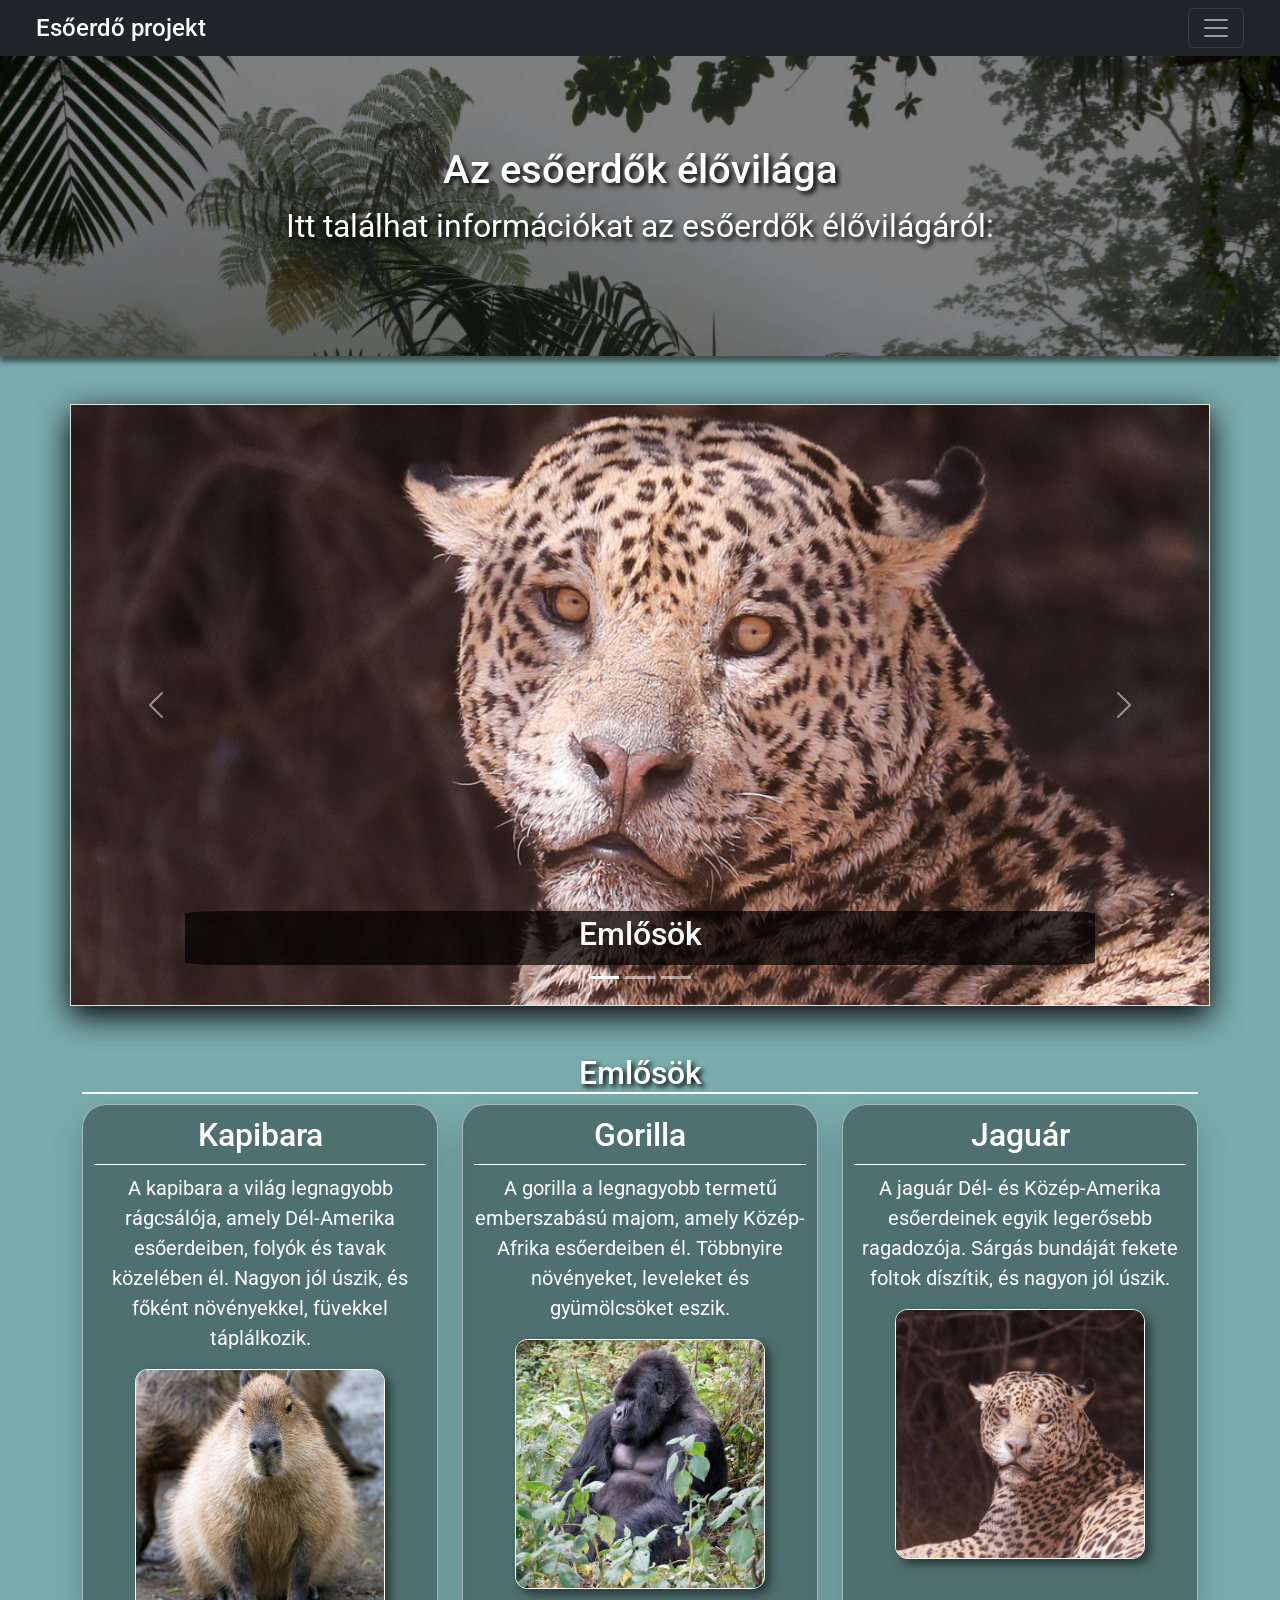
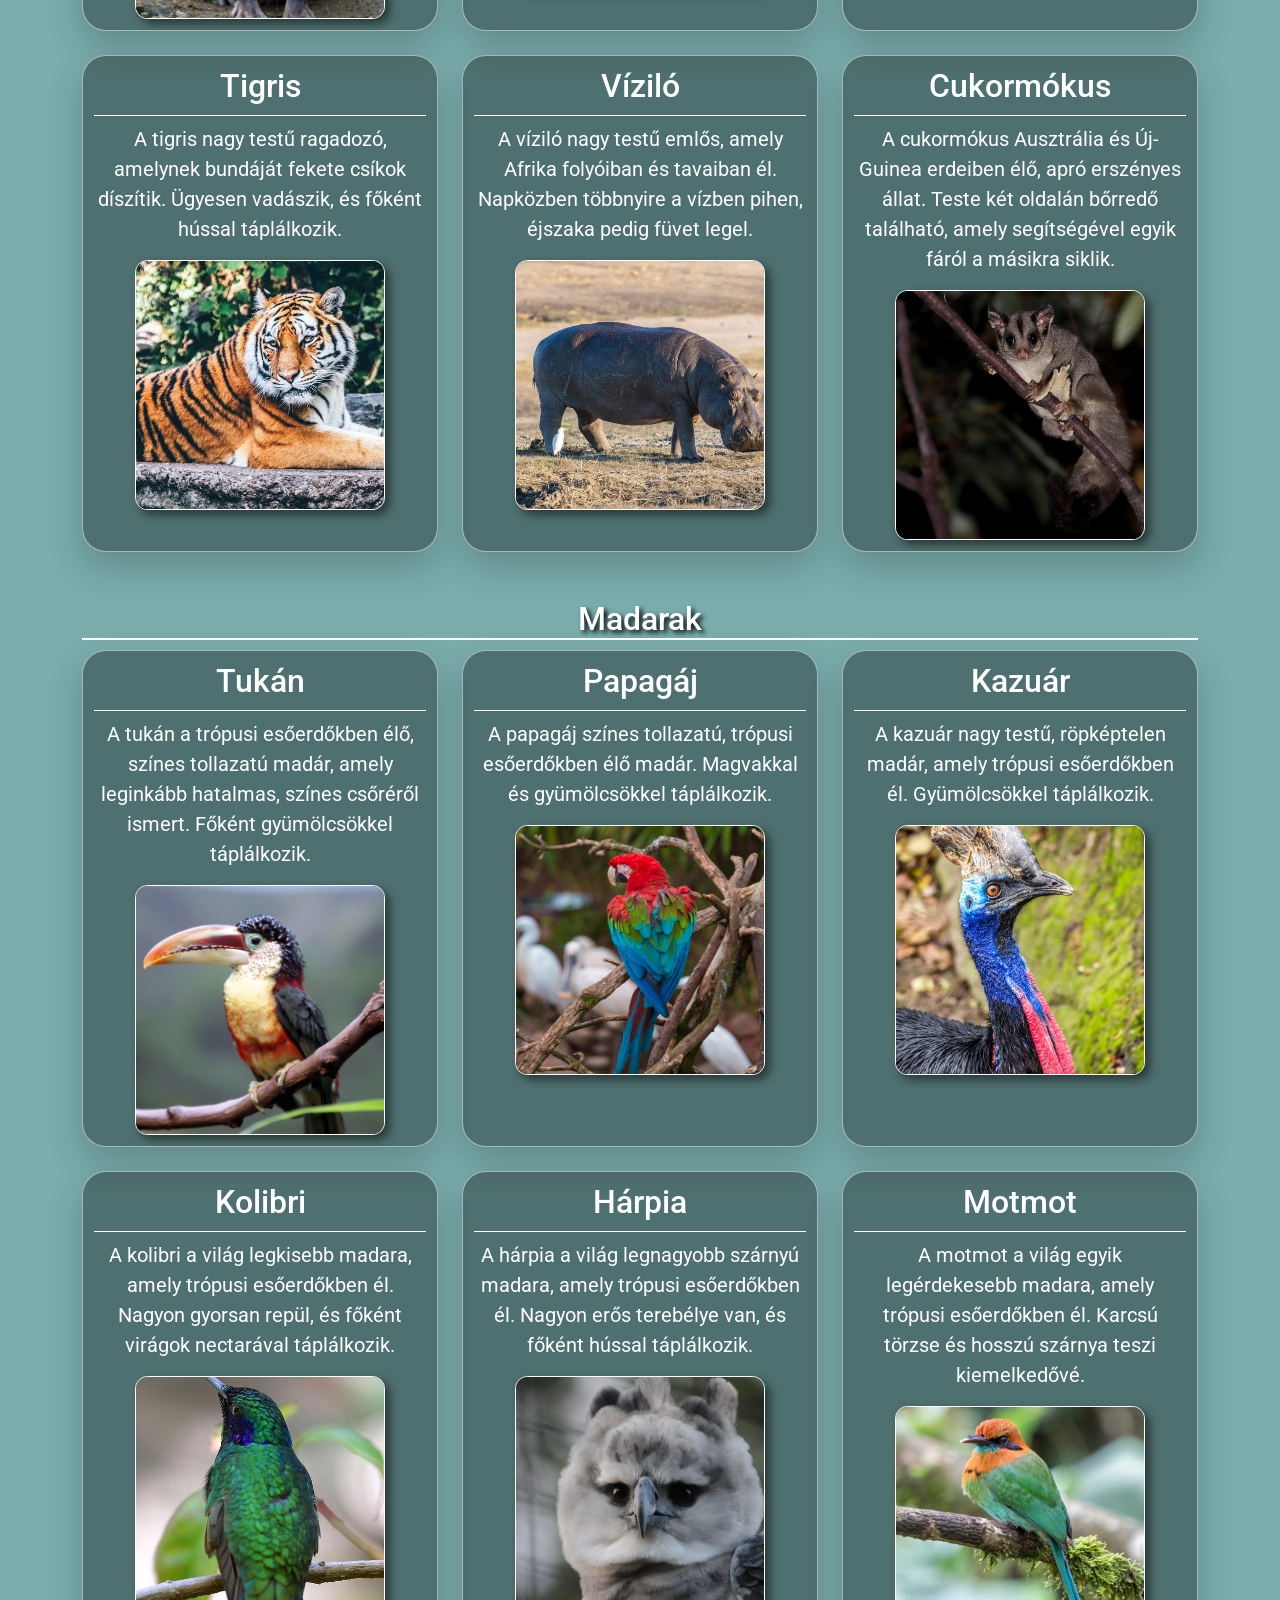
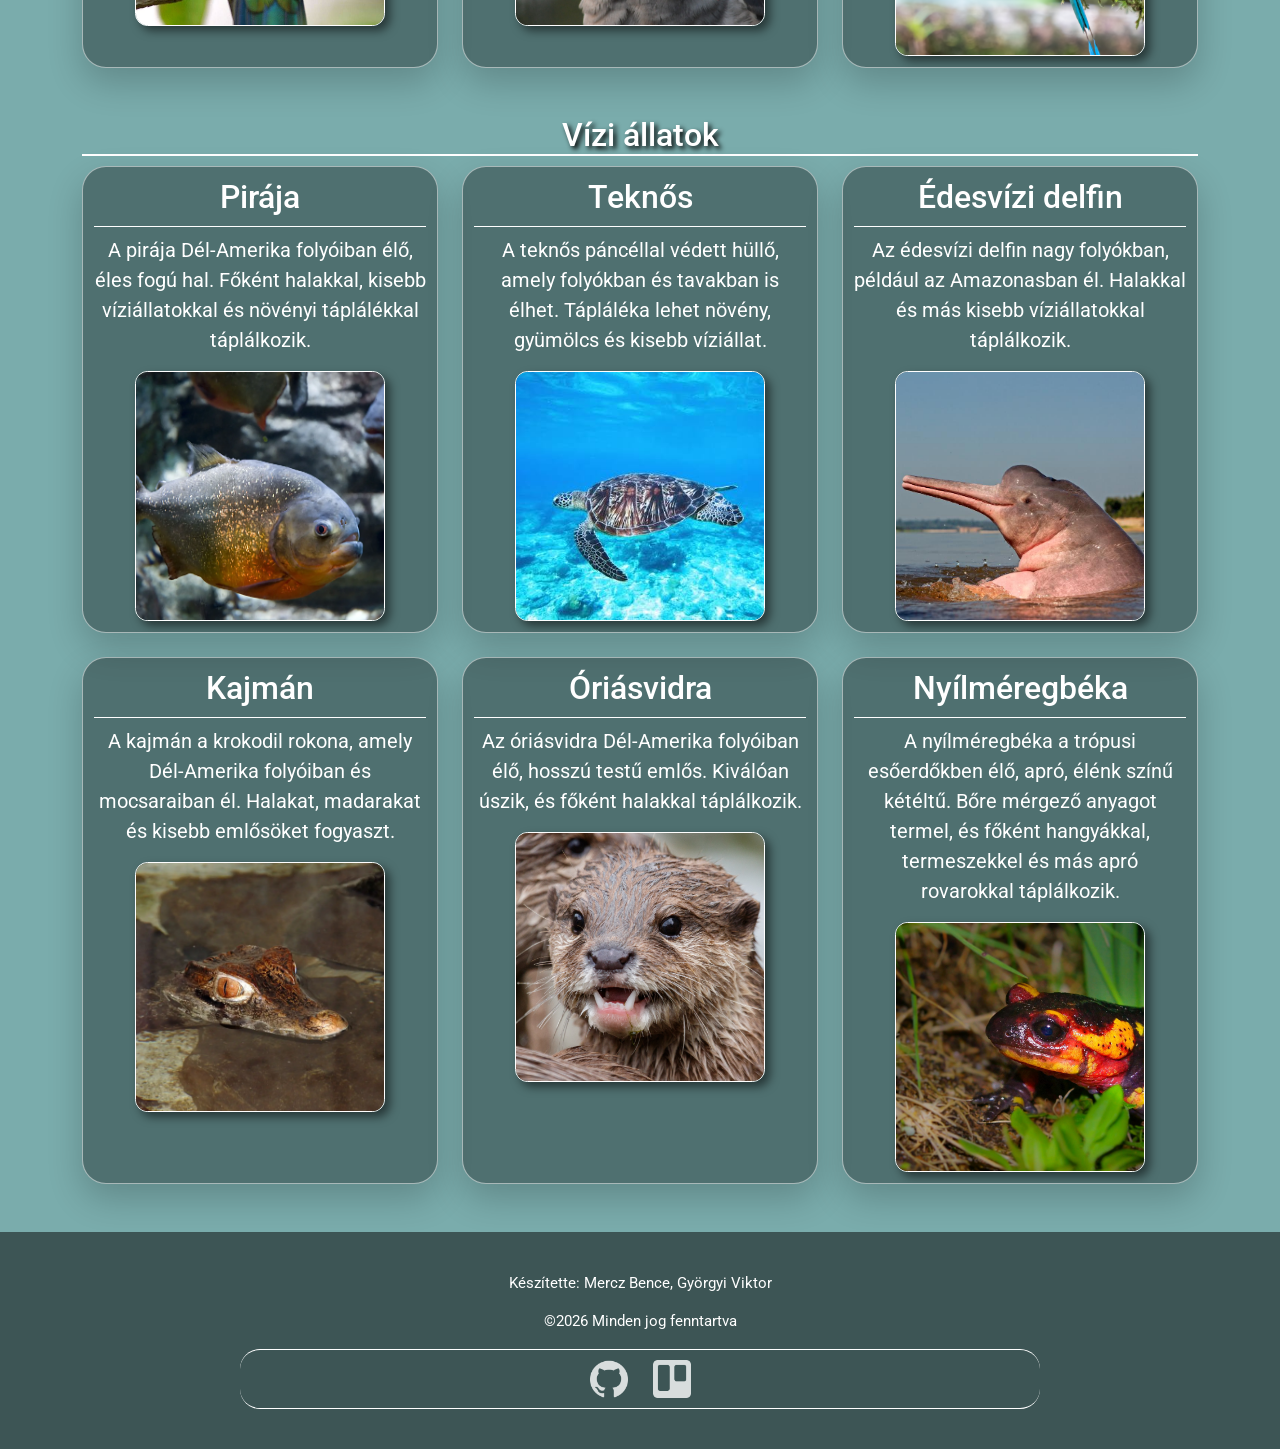
==== commit 77f027d4: "Validálás" ====
--- a/pages/elovilag.html
+++ b/pages/elovilag.html
@@ -24,10 +24,9 @@
                     <span class="navbar-toggler-icon"></span>
                 </button>
 
-                <div class="offcanvas offcanvas-end text-bg-dark" tabindex="-1" id="navbarOffcanvas"
-                    aria-labelledby="navbarOffcanvasLabel">
+                <div class="offcanvas offcanvas-end text-bg-dark" tabindex="-1" id="navbarOffcanvas">
                     <div class="offcanvas-header">
-                        <h5 class="offcanvas-title" id="navbarOffcanvasLabel">Menü</h5>
+                        <h2 class="offcanvas-title" id="navbarOffcanvasLabel">Menü</h2>
                         <button type="button" class="btn-close btn-close-white" data-bs-dismiss="offcanvas"
                             aria-label="Close"></button>
                     </div>
@@ -96,19 +95,19 @@
                     <a class="carousel-item active" href="#emlosok">
                         <img src="/img/jaguar.jpg" class="d-block w-100 animalImg" alt="Jaguár">
                         <div class="carousel-caption">
-                            <h5>Emlősök</h5>
+                            <h2>Emlősök</h2>
                         </div>
                     </a>
                     <a class="carousel-item" href="#madarak">
                         <img src="/img/harpia.jpg" class="d-block w-100 animalImg" alt="Hárpia">
                         <div class="carousel-caption">
-                            <h5>Madarak</h5>
+                            <h2>Madarak</h2>
                         </div>
                     </a>
                     <a class="carousel-item" href="#viziallatok">
-                        <img src="/img/turtle.jpg" class="d-block w-100 animalImg" alt="Teknős">
+                        <img src="/img/kajman.webp" class="d-block w-100 animalImg" alt="kajmán">
                         <div class="carousel-caption">
-                            <h5>Vízi állatok</h5>
+                            <h2>Vízi állatok</h2>
                         </div>
                     </a>
                 </div>
@@ -294,10 +293,10 @@
             <p>&copy;2026 Minden jog fenntartva</p>
             <div class="footer-links">
                 <a href="https://github.com/GyorgyiViktor/Esoerdo-Projekt" target="_blank">
-                    <img width="38px" src="/img/github icon.png" alt="Github link" class="footer-icons">
+                    <img width="38" src="/img/githubicon.png" alt="Github link" class="footer-icons">
                 </a>
                 <a href="https://trello.com/b/OXYyqz7w/esoerdo-projekt" target="_blank">
-                    <img width="38px" src="/img/trello icon.png" alt="Trello link" class="footer-icons">
+                    <img width="38" src="/img/trelloicon.png" alt="Trello link" class="footer-icons">
                 </a>
             </div>
         </div>
--- a/css/style.css
+++ b/css/style.css
@@ -70,7 +70,7 @@
 }
 
 .layer,
-.animalName {
+.animalName, .terkep {
   text-shadow: 3px 3px 5px rgba(0, 0, 0, 1);
 }
 
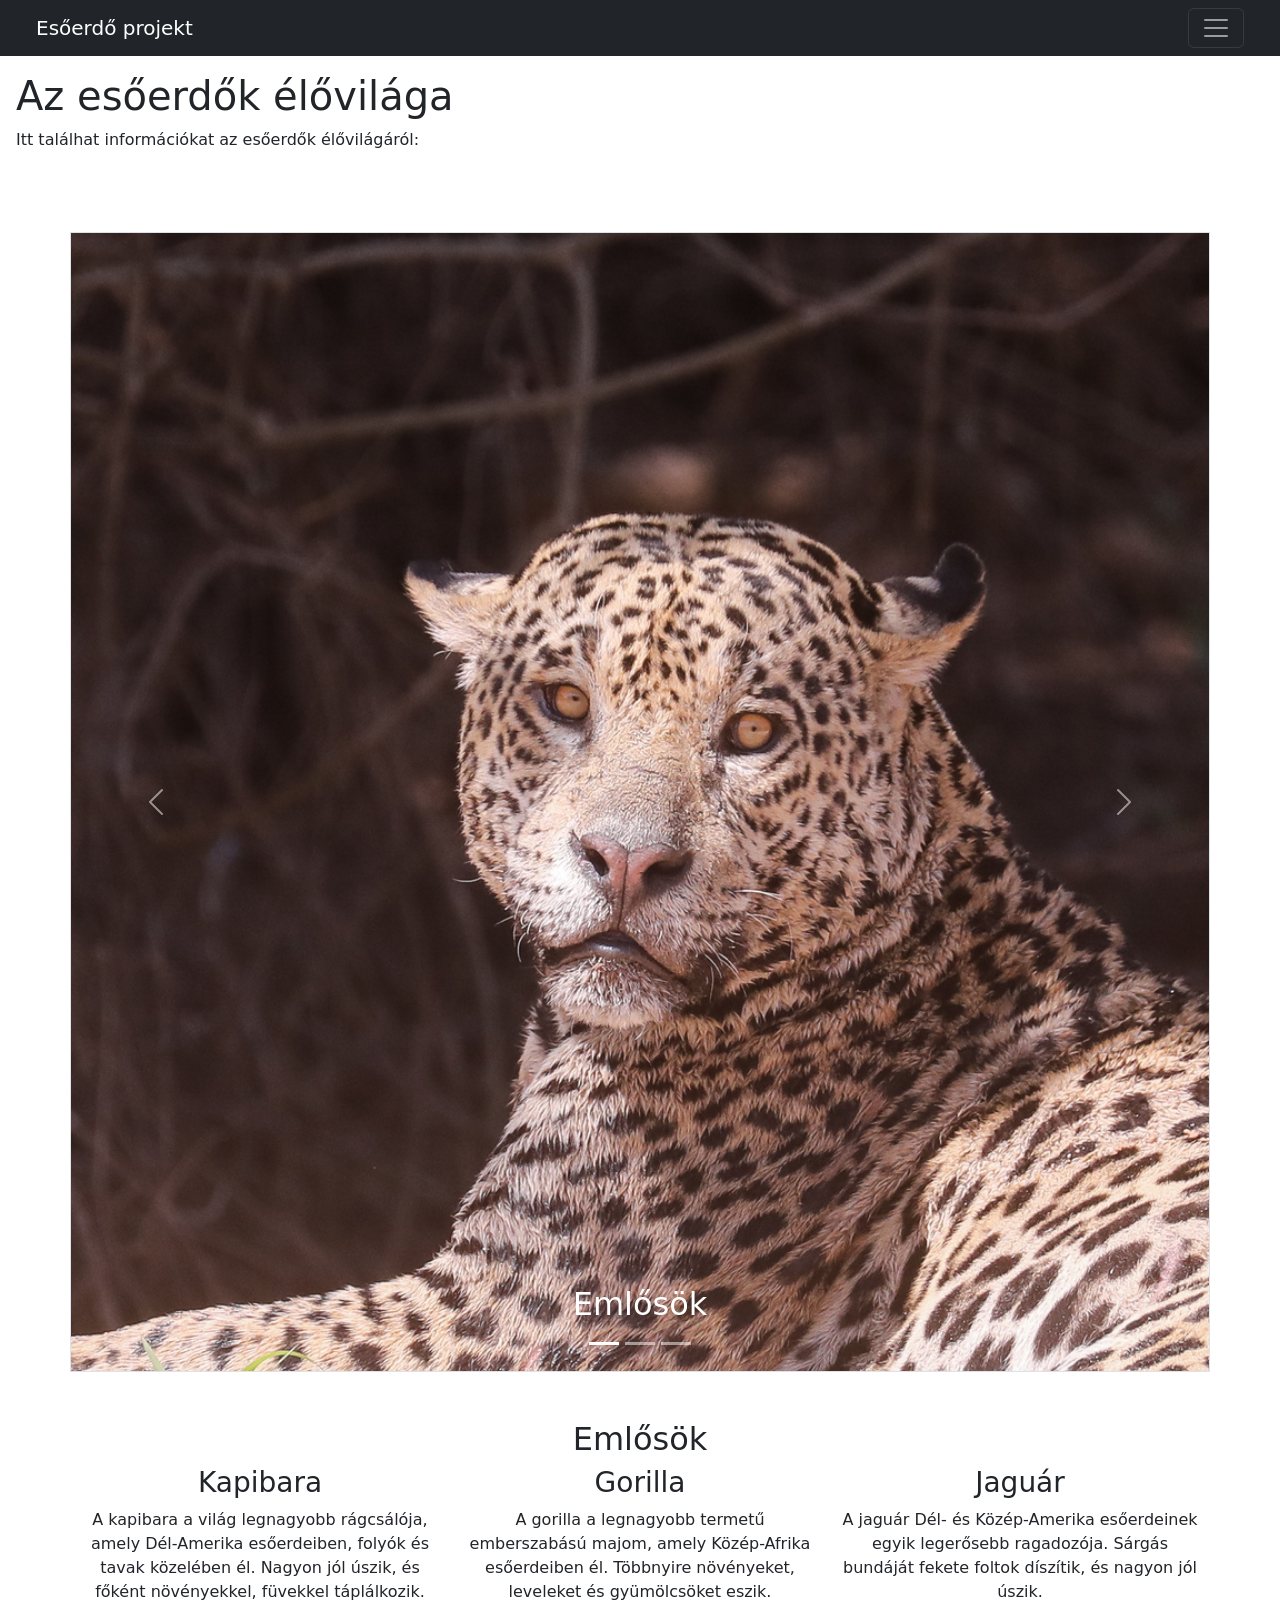
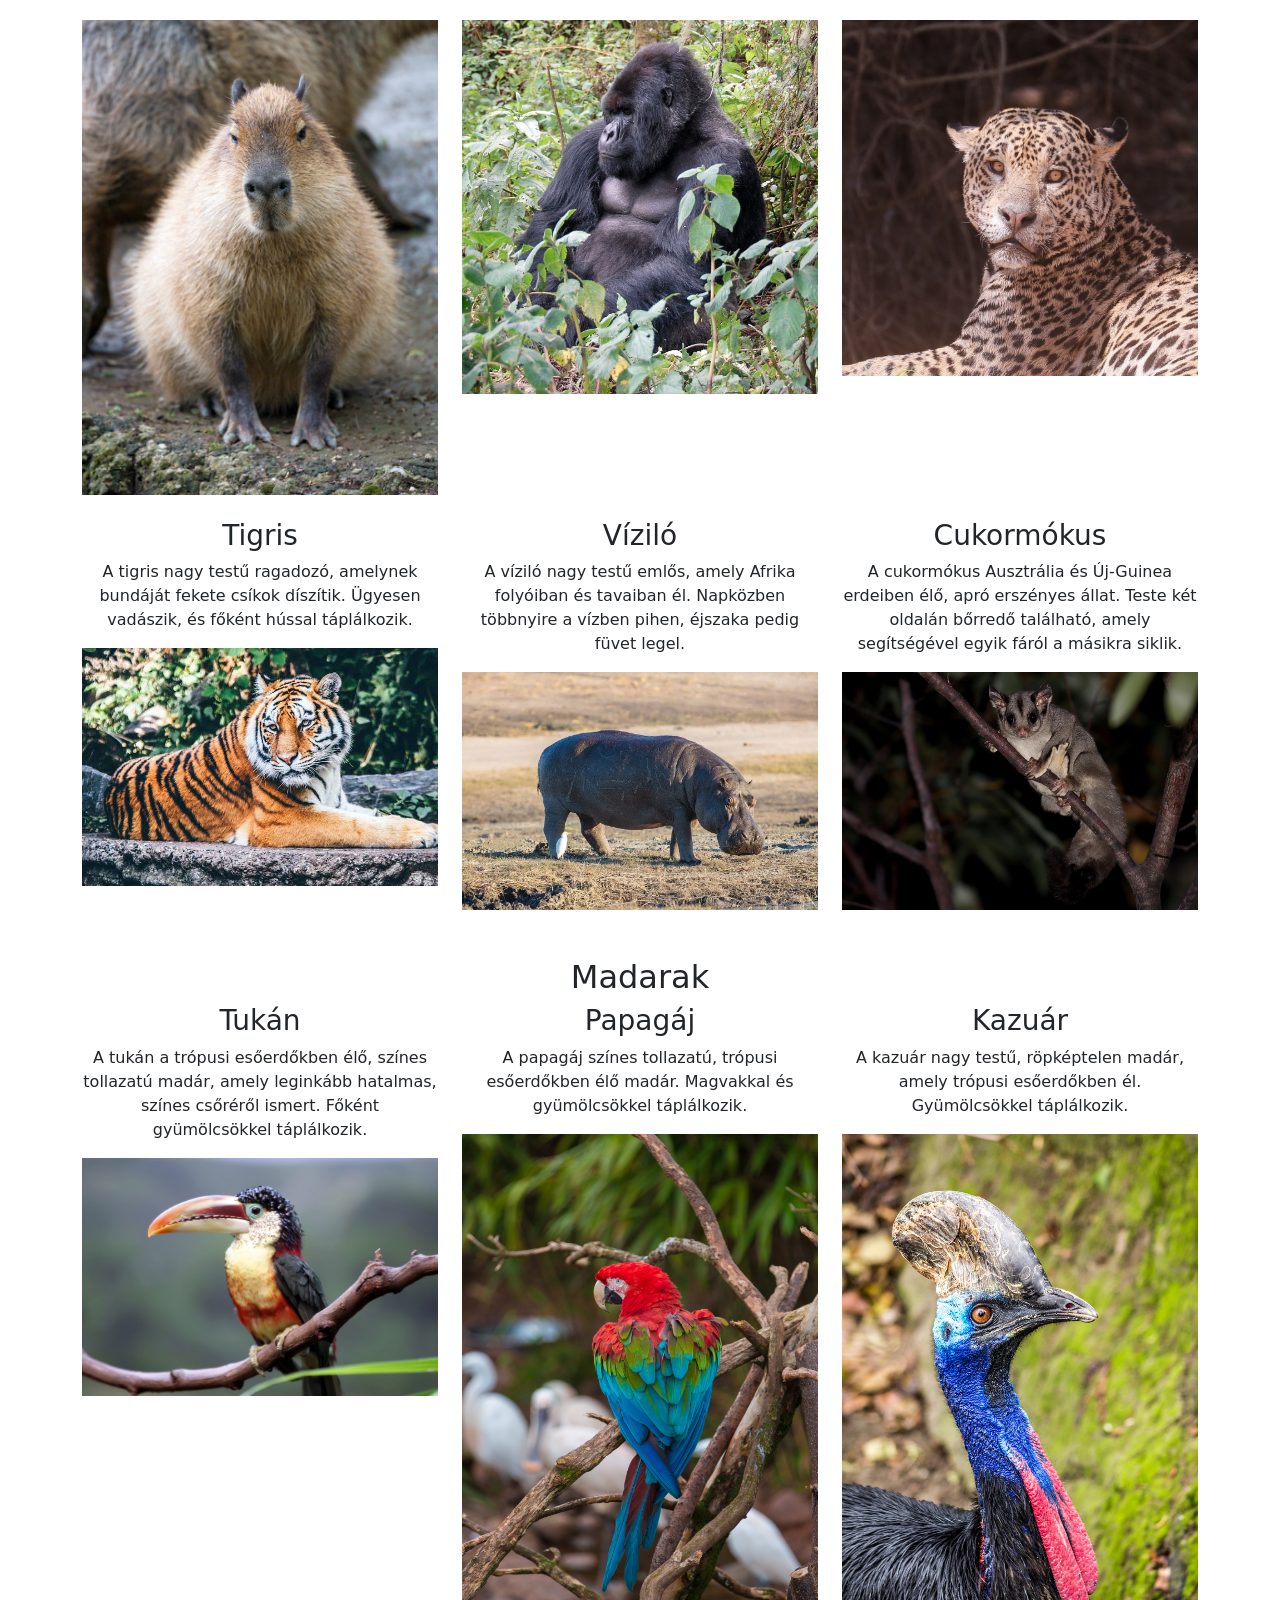
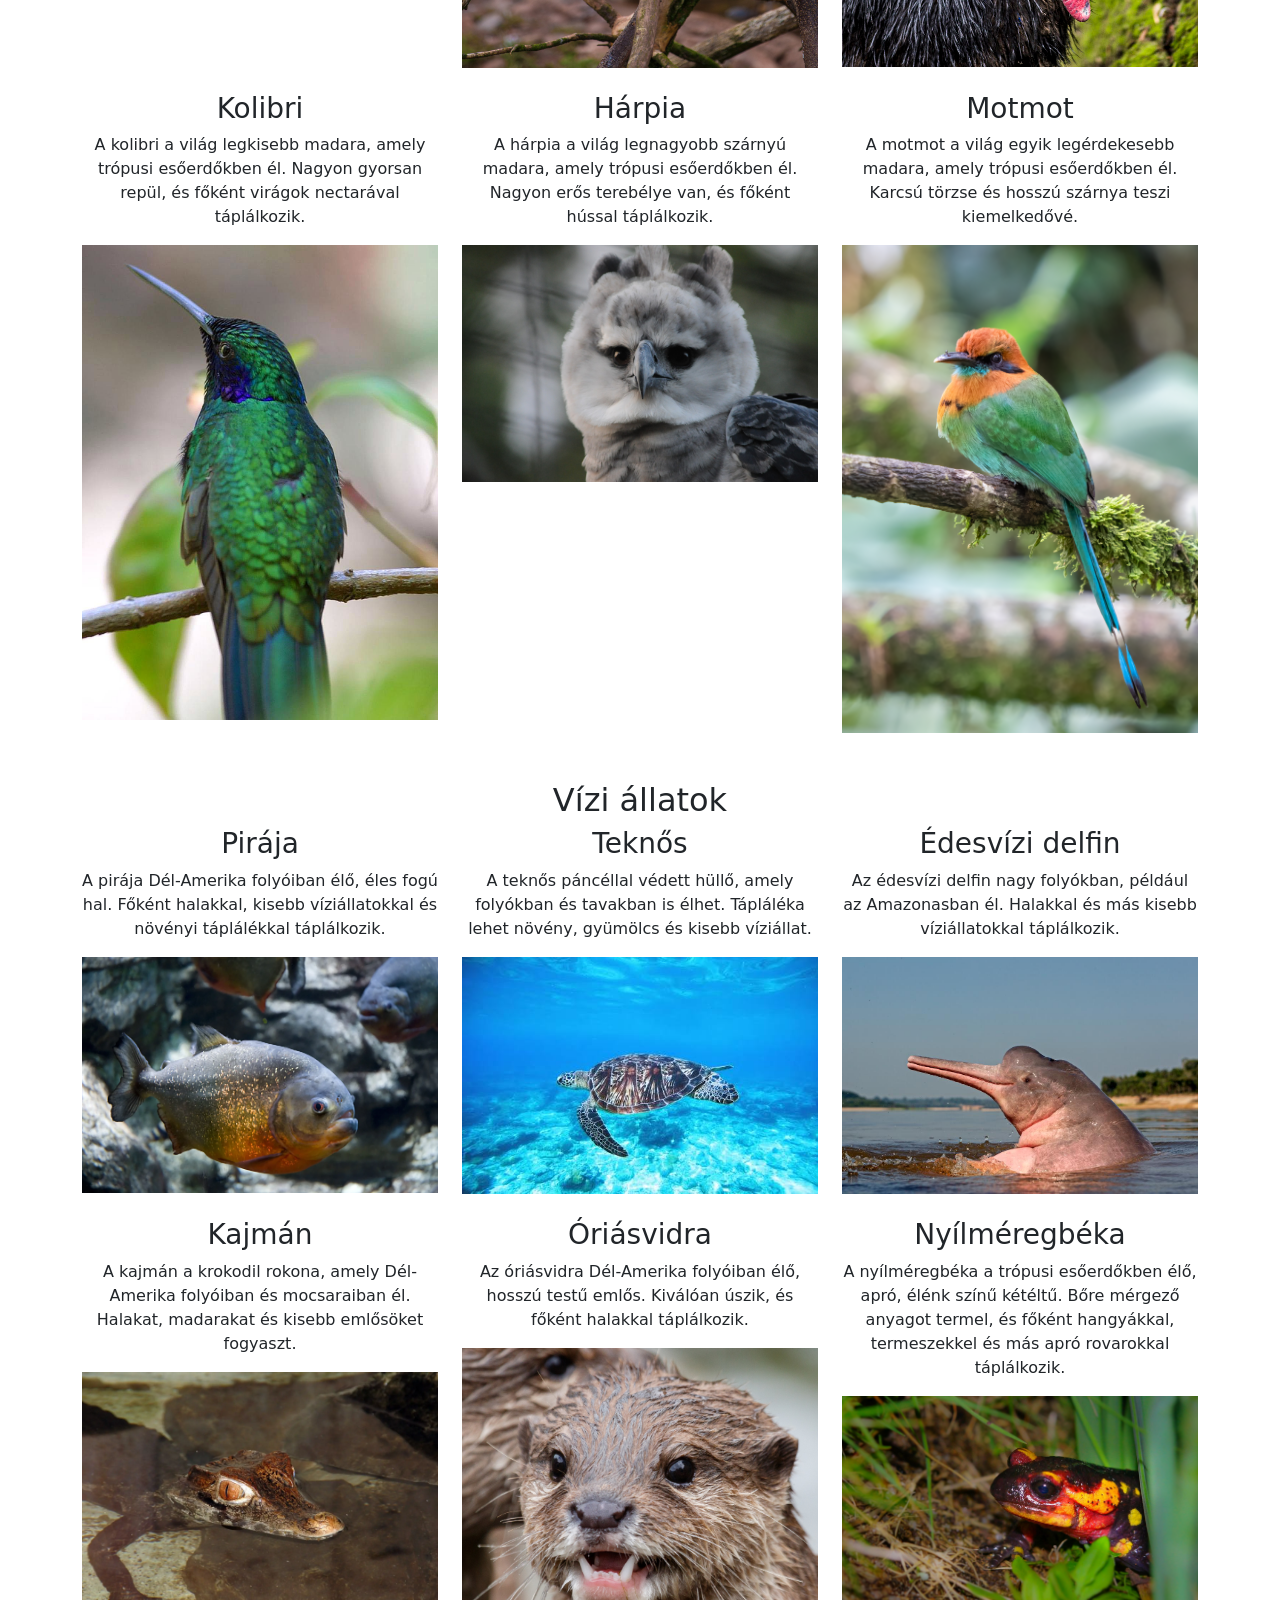
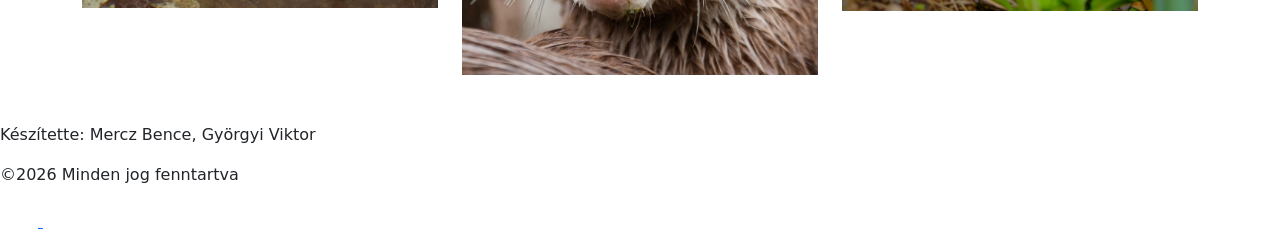
==== commit d1c76758: "css live fix" ====
--- a/pages/elovilag.html
+++ b/pages/elovilag.html
@@ -7,8 +7,8 @@
     <title>Esőerdő élővilág</title>
     <link href="https://cdn.jsdelivr.net/npm/bootstrap@5.3.3/dist/css/bootstrap.min.css" rel="stylesheet"
         integrity="sha384-QWTKZyjpPEjISv5WaRU9OFeRpok6YctnYmDr5pNlyT2bRjXh0JMhjY6hW+ALEwIH" crossorigin="anonymous">
-    <link rel="stylesheet" href="/css/style.css">
-    <link rel="stylesheet" href="/css/elovilag.css">
+    <link rel="stylesheet" href="css/style.css">
+    <link rel="stylesheet" href="css/elovilag.css">
 
 </head>
 
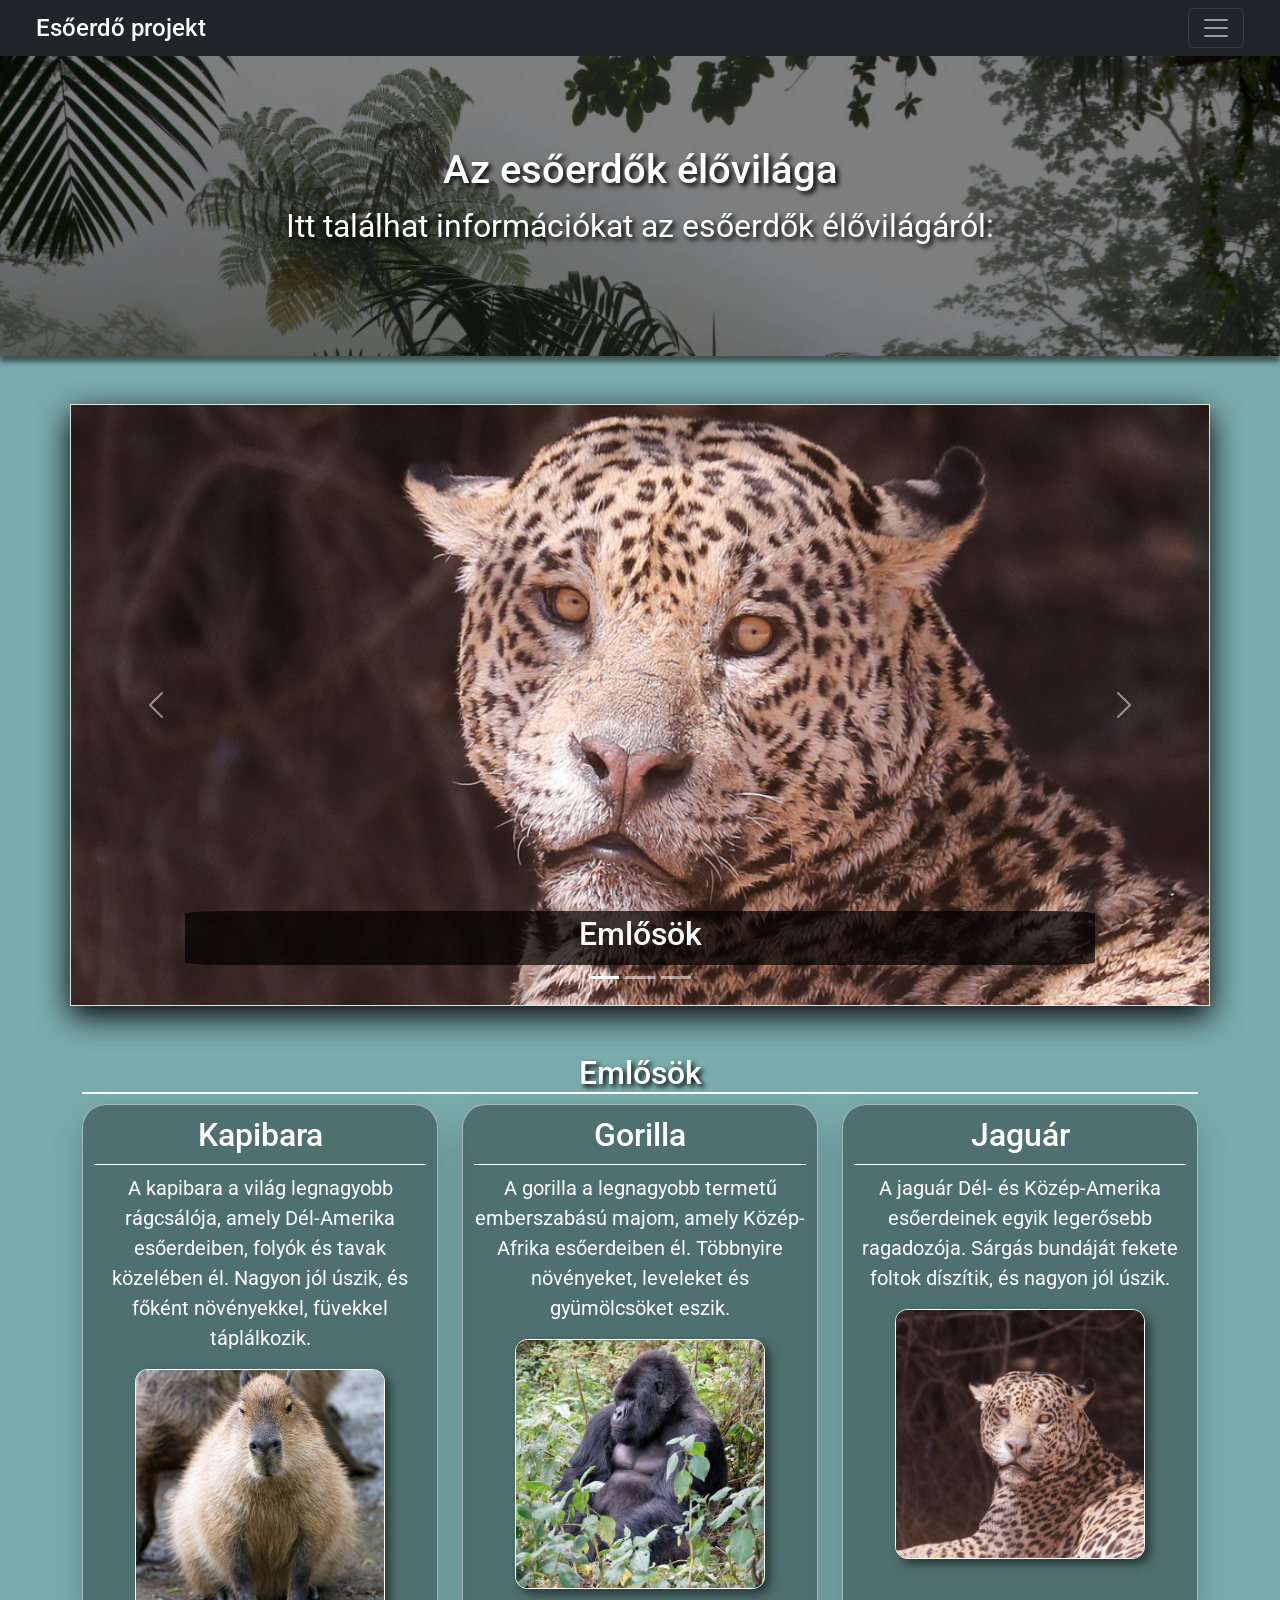
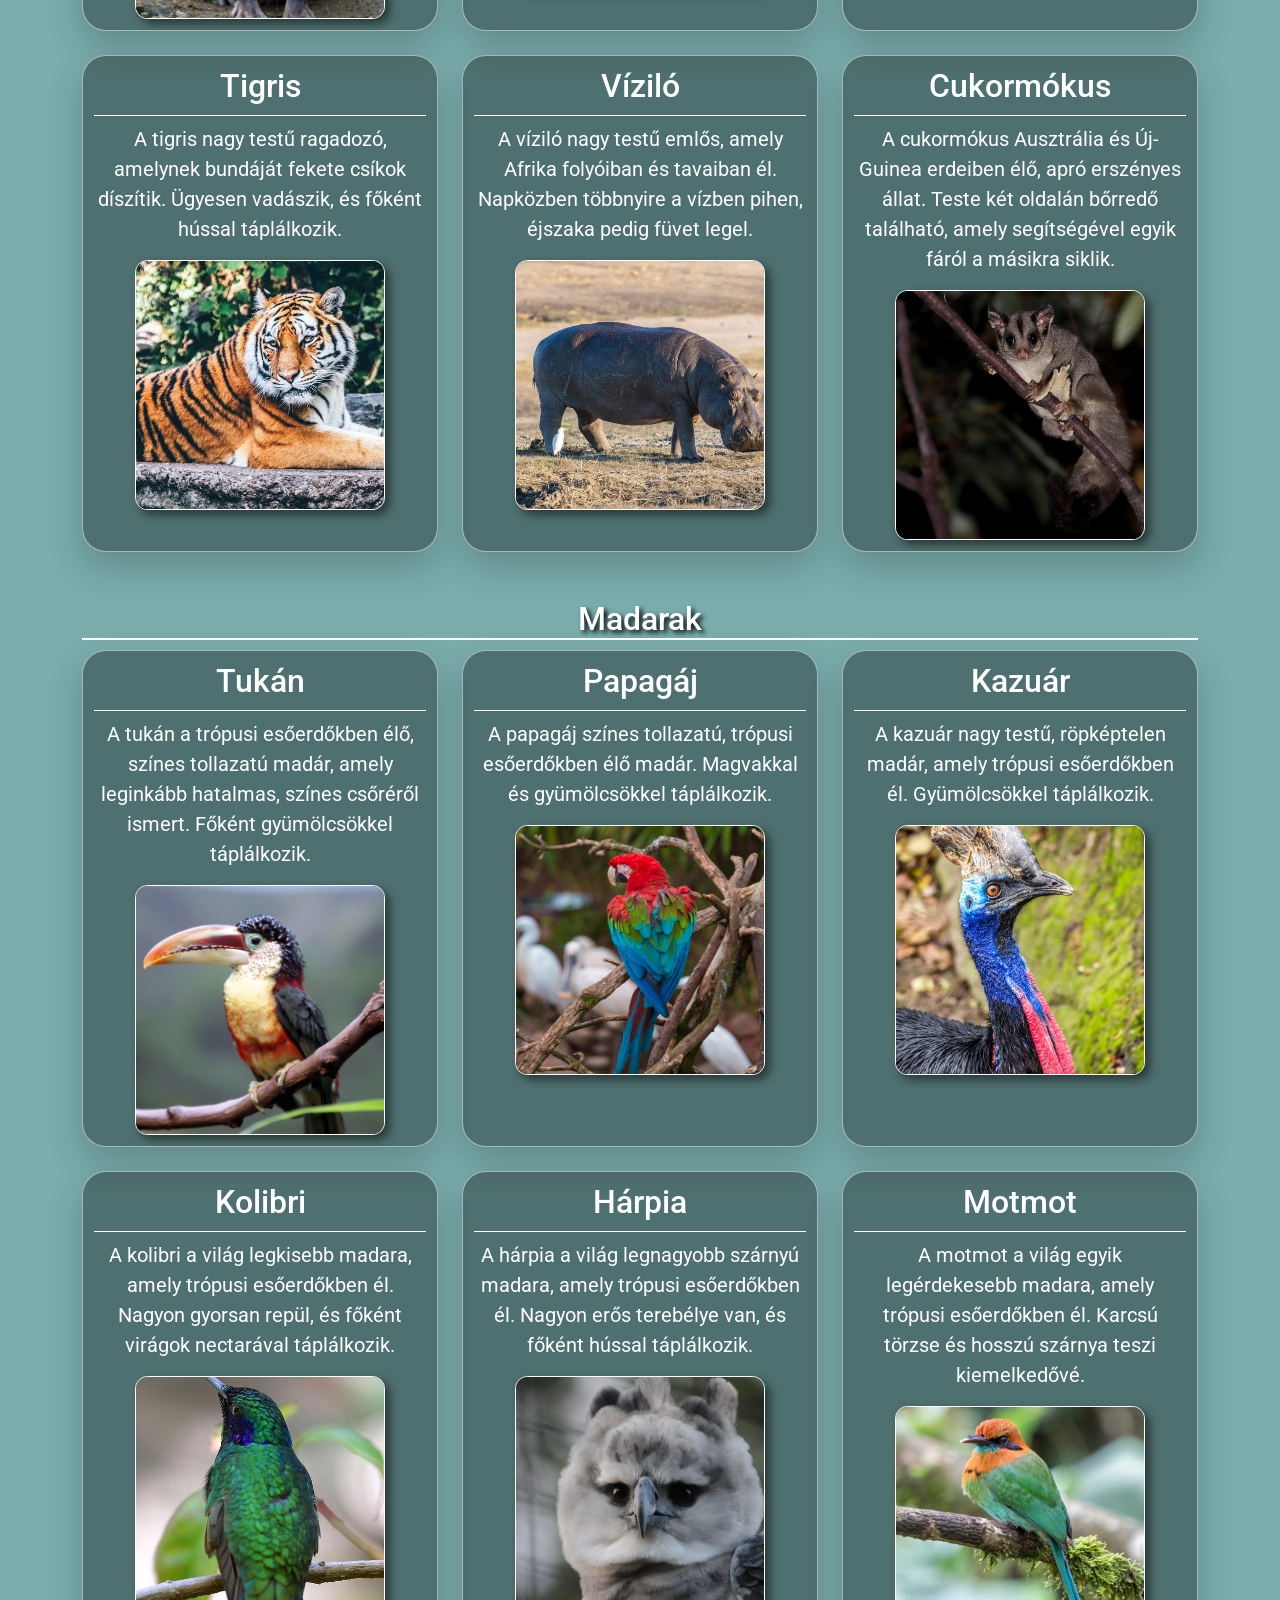
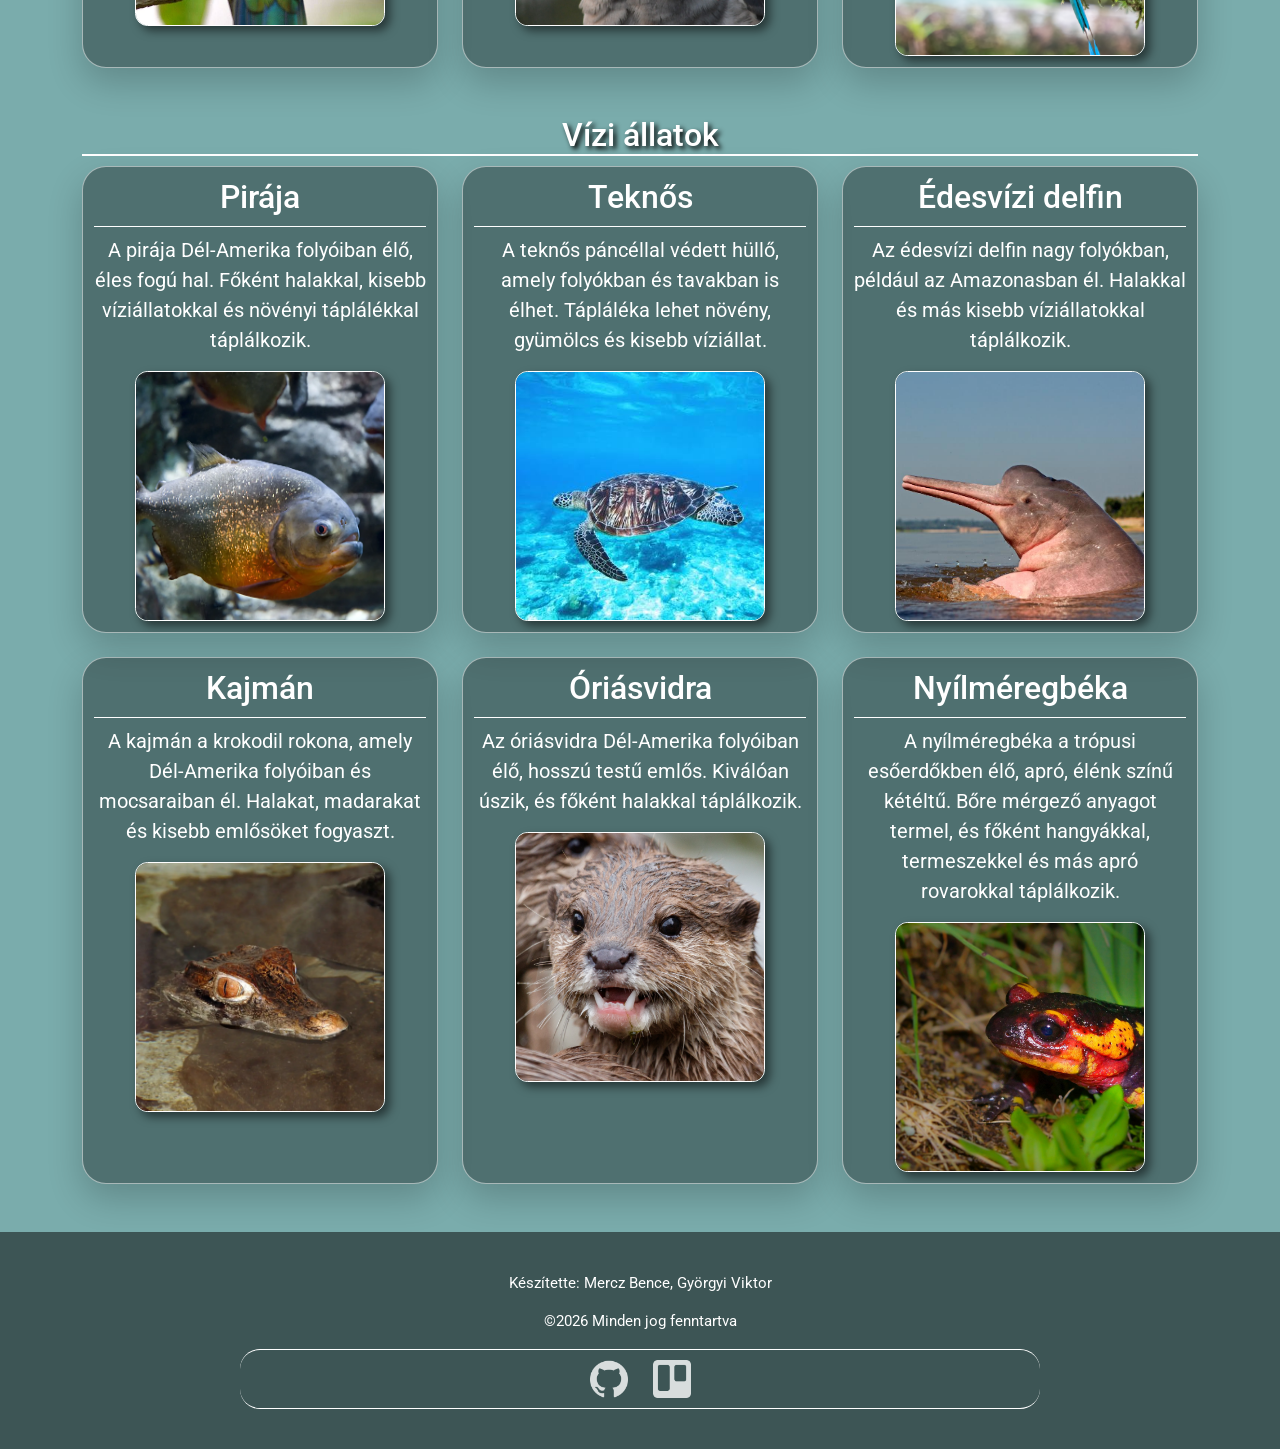
==== commit 30100d3f: "Aloldalak hibás megjelenésének javítása más eszközökön" ====
--- a/pages/elovilag.html
+++ b/pages/elovilag.html
@@ -7,8 +7,8 @@
     <title>Esőerdő élővilág</title>
     <link href="https://cdn.jsdelivr.net/npm/bootstrap@5.3.3/dist/css/bootstrap.min.css" rel="stylesheet"
         integrity="sha384-QWTKZyjpPEjISv5WaRU9OFeRpok6YctnYmDr5pNlyT2bRjXh0JMhjY6hW+ALEwIH" crossorigin="anonymous">
-    <link rel="stylesheet" href="css/style.css">
-    <link rel="stylesheet" href="css/elovilag.css">
+    <link rel="stylesheet" href="../css/style.css">
+    <link rel="stylesheet" href="../css/elovilag.css">
 
 </head>
 
--- a/css/style.css
+++ b/css/style.css
@@ -0,0 +1,216 @@
+@import url('https://fonts.googleapis.com/css2?family=Roboto:ital,wght@0,100..900;1,100..900&display=swap');
+
+html,
+body {
+  width: 100%;
+  max-width: 100%;
+  overflow-x: hidden;
+  scrollbar-gutter: auto !important;
+}
+
+body {
+  font-family: "Roboto", sans-serif;
+  font-size: 20px;
+  line-height: 1.5;
+  font-weight: 400;
+  background-color: rgb(122, 172, 172);
+}
+
+.navbarFontSize {
+  font-size: larger;
+}
+
+nav {
+  background-color: black;
+}
+
+.hero {
+  background-image: url(../img/rainforestHero.jpg);
+  background-position: center center;
+  background-size: cover;
+  background-attachment: fixed;
+  background-repeat: no-repeat;
+  width: 100%;
+  height: 300px;
+  overflow: hidden;
+  box-shadow: 0px 6px 5px rgba(0, 0, 0, 0.5);
+}
+
+.welcome-p {
+  max-width: 800px;
+}
+
+.nav-flex {
+  display: flex;
+  justify-content: space-between;
+  align-items: center;
+  padding: 10px 15px;
+  width: 100%;
+  box-sizing: border-box;
+}
+
+.navbar-nav .nav-item {
+  border: 3px #ffffff solid;
+  border-radius: 15px;
+  margin-bottom: 8px;
+  display: flex;
+}
+
+.layer {
+  background-color: rgba(0, 0, 0, 0.5);
+  color: #ffffff;
+  width: 100%;
+  height: 100%;
+  display: flex;
+  flex-direction: column;
+  justify-content: center;
+  align-items: center;
+  font-size: xx-large;
+  text-align: center;
+}
+
+.layer,
+.animalName, .terkep {
+  text-shadow: 3px 3px 5px rgba(0, 0, 0, 1);
+}
+
+.footer {
+  background-image: url(../img/rainforestFooter.jpg);
+  background-size: cover;
+  background-position: top;
+  background-attachment: fixed;
+  background-repeat: no-repeat;
+  background-color: rgba(0, 0, 0, 0.5);
+  background-blend-mode: soft-light;
+  color: #ffffff;
+  padding: 40px 20px;
+  text-align: center;
+  margin-top: auto;
+}
+
+.footer-content {
+  max-width: 800px;
+  margin: 0 auto;
+}
+
+.footer p {
+  font-size: 0.95rem;
+}
+
+.footer-links {
+  margin-top: 15px;
+  padding-top: 10px;
+  padding-bottom: 10px;
+  border-radius: 20px;
+  border-top: #ffffff 1px solid;
+  border-bottom: #ffffff 1px solid;
+}
+
+.footer-links a {
+  display: inline-block;
+  text-decoration: none;
+  margin: 0 10px;
+  opacity: 0.8;
+  transition: transform 0.2s ease-in-out, opacity 0.2s ease-in-out;
+}
+
+.footer-links a:hover {
+  opacity: 1;
+  transform: scale(1.1);
+}
+
+.footer-links a:active {
+  transform: scale(0.95);
+}
+
+.footer-links a img {
+  pointer-events: none;
+}
+
+main {
+  color: #ffffff;
+}
+
+.introduction {
+  background-color: rgba(0, 0, 0, 0.4);
+  border-radius: 15px;
+  padding: 10px;
+}
+
+.features-section .col a {
+  width: 100%;
+}
+
+.feature-card {
+  background: rgba(0, 0, 0, 0.35) !important;
+  backdrop-filter: blur(12px);
+  -webkit-backdrop-filter: blur(12px);
+  border: 1px solid rgba(255, 255, 255, 0.3) !important;
+  border-radius: 20px !important;
+  transition: transform 0.3s cubic-bezier(0.25, 1, 0.5, 1), box-shadow 0.3s ease, background-color 0.3s ease !important;
+  box-shadow: 0 10px 30px rgba(0, 0, 0, 0.15);
+}
+
+.card-icon {
+  transition: transform 0.3s ease;
+}
+
+
+.card-icon img {
+  width: 100px;
+}
+
+.col:hover .feature-card {
+  transform: translateY(-8px);
+  background-color: rgba(12, 12, 12, 0.75) !important;
+  box-shadow: 0 20px 40px rgba(0, 0, 0, 0.35);
+  border-color: rgba(255, 255, 255, 0.5) !important;
+  color: rgb(255, 255, 255);
+}
+
+.col:hover .card-icon {
+  transform: scale(1.3) rotate(5deg);
+}
+
+.btn-outline-light {
+  background-color: rgba(255, 255, 255, 0.2);
+  color: #ffffff;
+}
+
+.col:hover .btn-outline-light {
+  background-color: #2aff71 !important;
+  color: #000 !important;
+  box-shadow: 0 5px 15px rgba(255, 255, 255, 0.3);
+}
+
+.welcome-box {
+  background: rgba(0, 0, 0, 0.35) !important;
+  border: 1px solid rgba(255, 255, 255, 0.5) !important;
+  border-radius: 24px !important;
+  box-shadow: 0 15px 35px rgba(0, 0, 0, 0.2);
+  position: relative;
+  overflow: hidden;
+}
+
+.welcome-box h2 {
+  letter-spacing: 1px;
+  text-shadow: 0 2px 10px rgba(0, 0, 0, 0.3);
+}
+
+.welcome-icon {
+  animation: float 4s ease-in-out infinite;
+}
+
+@keyframes float {
+  0% {
+    transform: translateY(0px);
+  }
+
+  50% {
+    transform: translateY(-6px);
+  }
+
+  100% {
+    transform: translateY(0px);
+  }
+}
--- a/css/elovilag.css
+++ b/css/elovilag.css
@@ -0,0 +1,58 @@
+.animalSlider {
+    box-shadow: 0 10px 30px rgb(0, 0, 0);
+    overflow: hidden;
+}
+
+.animalImg {
+    width: 100%;
+    height: clamp(240px, 55vw, 600px);
+    object-fit: cover;
+    object-position: center center;
+}
+
+.carousel-caption {
+    background-color: rgba(0, 0, 0, 0.7);
+    margin-bottom: 20px;
+    border-radius: 5%;
+    padding: 0.25rem 0.75rem;
+    left: 10%;
+    right: 10%;
+}
+
+.carousel-caption h5 {
+    font-size: clamp(1.1rem, 4vw, 2rem);
+    margin: 0;
+}
+
+.animalContainer {
+    padding: 3%;
+    height: 100%;
+}
+
+.animalContainer h3 {
+    border-bottom: 1px solid #ffffff;
+    padding-bottom: 10px;
+    font-size: clamp(1.4rem, 5vw, 2rem);
+}
+
+.animalPictures {
+    width: 100%;
+    max-width: 250px;
+    height: auto;
+    aspect-ratio: 1 / 1;
+    border: 1px #ffffff solid;
+    border-radius: 5%;
+    box-shadow: 5px 5px 10px rgba(0, 0, 0, 0.5);
+    object-fit: cover;
+}
+
+@media (max-width: 575.98px) {
+    .animalContainer {
+        padding: 1rem;
+    }
+}
+
+.animalName {
+    border-bottom: 2px solid #ffffff;
+    margin-bottom: 10px;
+}
